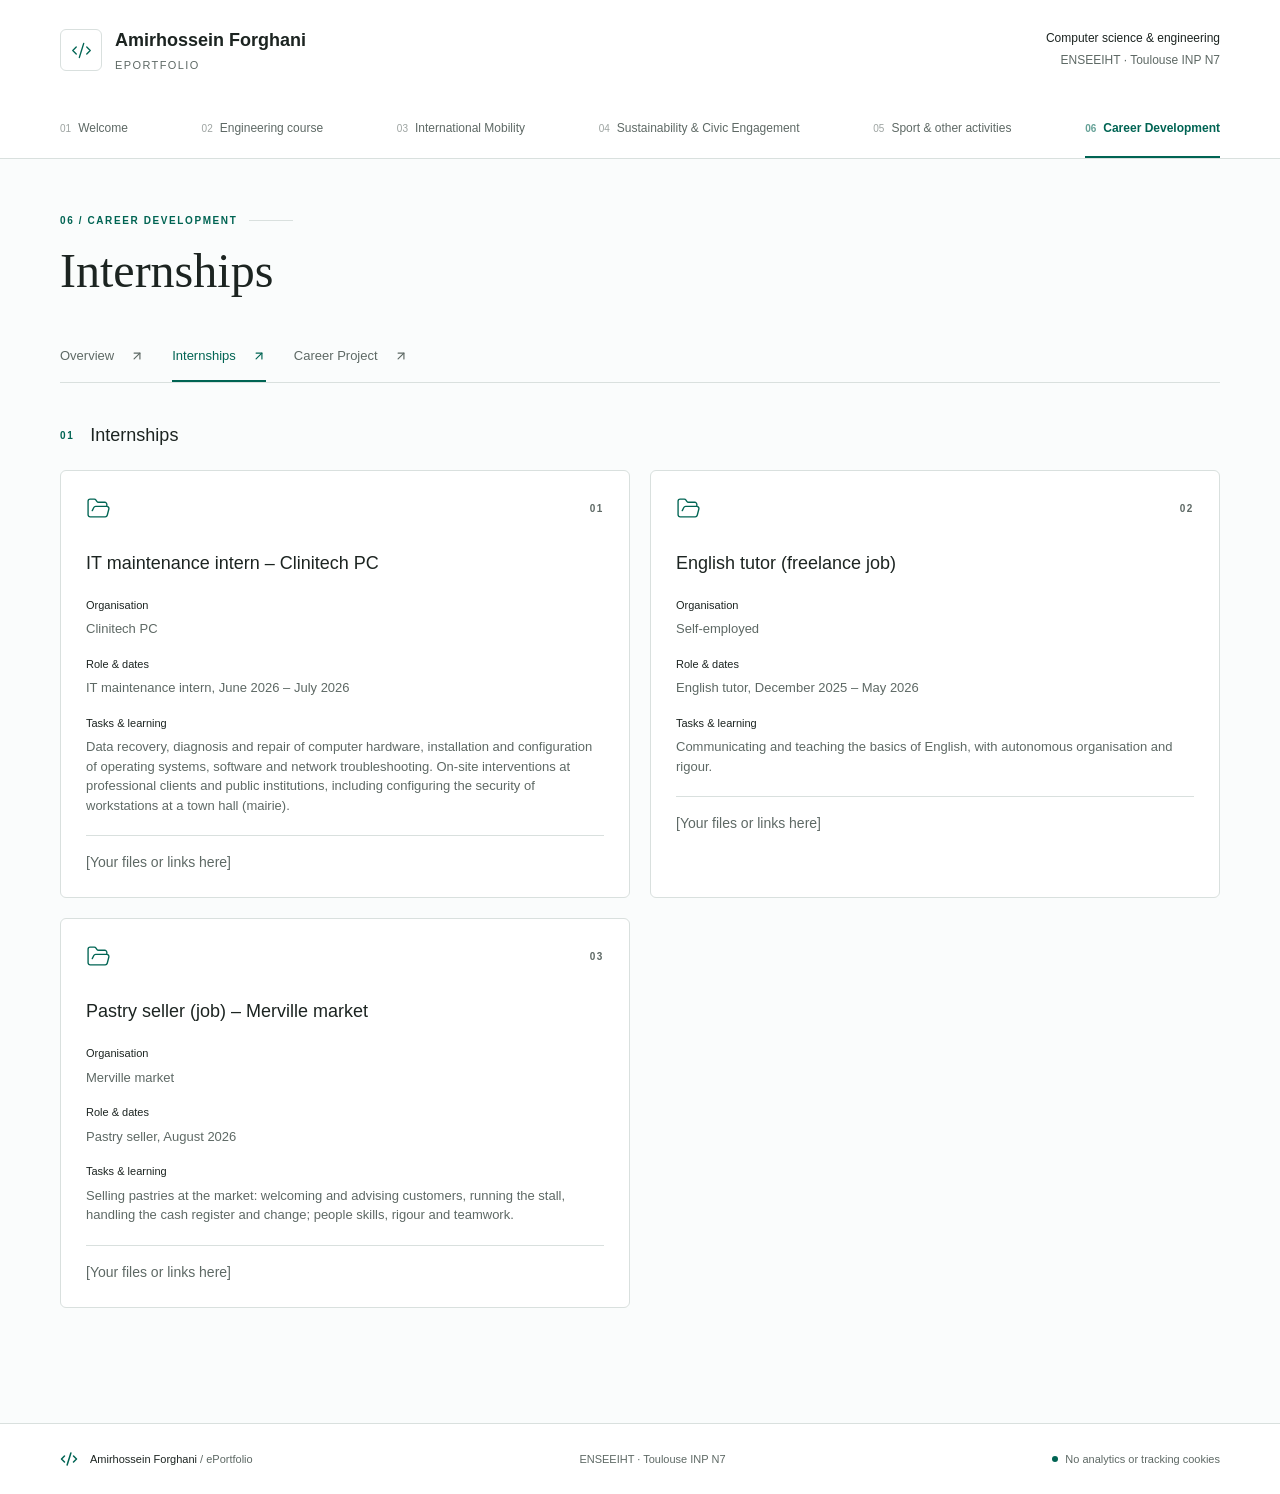
==== career-internships.html @ 9ceb4947 "first eportfolio commit" ====
<!DOCTYPE html>
<html lang="en">
  <head>
    <meta charset="utf-8" />
    <meta name="viewport" content="width=device-width, initial-scale=1" />
    <link rel="stylesheet" href="styles.css" />
    <title>Internships | Student ePortfolio · ENSEEIHT</title>
    <meta
      name="description"
      content="Internships in a student ePortfolio at ENSEEIHT, Toulouse INP N7."
    />
    <meta property="og:title" content="Internships | Student ePortfolio" />
    <meta
      property="og:description"
      content="Internships in a student ePortfolio at ENSEEIHT, Toulouse INP N7."
    />
    <meta property="og:type" content="website" />
    <meta name="twitter:card" content="summary" />
    <link rel="icon" href="favicon.ico" type="image/x-icon" />
  </head>
  <body>
    <!--$-->
    <div class="min-h-screen flex flex-col bg-background text-foreground">
      <header class="site-header">
        <div class="header-top page-width">
          <a class="brand" href="index.html"
            ><span class="brand-icon"
              ><svg
                xmlns="http://www.w3.org/2000/svg"
                width="21"
                height="21"
                viewBox="0 0 24 24"
                fill="none"
                stroke="currentColor"
                stroke-width="1.5"
                stroke-linecap="round"
                stroke-linejoin="round"
                class="lucide lucide-code-xml"
                aria-hidden="true"
              >
                <path d="m18 16 4-4-4-4"></path>
                <path d="m6 8-4 4 4 4"></path>
                <path d="m14.5 4-5 16"></path></svg></span
            ><span>Amirhossein Forghani<span class="brand-subtitle">ePortfolio</span></span></a
          >
          <div class="school-label">
            Computer science &amp; engineering<span>ENSEEIHT · Toulouse INP N7</span>
          </div>
          <button
            class="inline-flex items-center justify-center gap-2 whitespace-nowrap rounded-md text-sm font-medium cursor-pointer transition-colors focus-visible:outline-none focus-visible:ring-1 focus-visible:ring-ring disabled:pointer-events-none disabled:opacity-50 disabled:cursor-not-allowed [&amp;_svg]:pointer-events-none [&amp;_svg]:size-4 [&amp;_svg]:shrink-0 hover:bg-accent hover:text-accent-foreground h-9 w-9 mobile-toggle"
            aria-label="Open navigation"
            aria-expanded="false"
          >
            <svg
              xmlns="http://www.w3.org/2000/svg"
              width="24"
              height="24"
              viewBox="0 0 24 24"
              fill="none"
              stroke="currentColor"
              stroke-width="2"
              stroke-linecap="round"
              stroke-linejoin="round"
              class="lucide lucide-menu"
              aria-hidden="true"
            >
              <path d="M4 5h16"></path>
              <path d="M4 12h16"></path>
              <path d="M4 19h16"></path>
            </svg>
          </button>
        </div>
        <nav aria-label="Main navigation" class="main-nav page-width">
          <a class="nav-link" href="index.html"><span>01</span>Welcome</a
          ><a class="nav-link" href="engineering.html"><span>02</span>Engineering course</a
          ><a class="nav-link" href="mobility.html"><span>03</span>International Mobility</a
          ><a class="nav-link" href="sustainability.html"
            ><span>04</span>Sustainability &amp; Civic Engagement</a
          ><a class="nav-link" href="sport.html"><span>05</span>Sport &amp; other activities</a
          ><a
            class="nav-link is-active active"
            href="career.html"
            data-status="active"
            aria-current="page"
            ><span>06</span>Career Development</a
          >
        </nav>
      </header>
      <main class="page-width flex-1">
        <div class="page-heading">
          <div class="flex items-center gap-3">
            <span class="eyebrow text-primary">06 / Career Development</span
            ><span class="heading-line"></span>
          </div>
          <h1>Internships</h1>
        </div>
        <nav class="sub-nav" aria-label="Section navigation">
          <a href="career.html"
            >Overview<svg
              xmlns="http://www.w3.org/2000/svg"
              width="14"
              height="14"
              viewBox="0 0 24 24"
              fill="none"
              stroke="currentColor"
              stroke-width="2"
              stroke-linecap="round"
              stroke-linejoin="round"
              class="lucide lucide-arrow-up-right"
              aria-hidden="true"
            >
              <path d="M7 7h10v10"></path>
              <path d="M7 17 17 7"></path></svg></a
          ><a
            class="is-active"
            href="career-internships.html"
            data-status="active"
            aria-current="page"
            >Internships<svg
              xmlns="http://www.w3.org/2000/svg"
              width="14"
              height="14"
              viewBox="0 0 24 24"
              fill="none"
              stroke="currentColor"
              stroke-width="2"
              stroke-linecap="round"
              stroke-linejoin="round"
              class="lucide lucide-arrow-up-right"
              aria-hidden="true"
            >
              <path d="M7 7h10v10"></path>
              <path d="M7 17 17 7"></path></svg></a
          ><a href="career-project.html"
            >Career Project<svg
              xmlns="http://www.w3.org/2000/svg"
              width="14"
              height="14"
              viewBox="0 0 24 24"
              fill="none"
              stroke="currentColor"
              stroke-width="2"
              stroke-linecap="round"
              stroke-linejoin="round"
              class="lucide lucide-arrow-up-right"
              aria-hidden="true"
            >
              <path d="M7 7h10v10"></path>
              <path d="M7 17 17 7"></path></svg
          ></a>
        </nav>
        <div class="page-content">
          <section class="content-section">
            <div class="section-heading">
              <span class="eyebrow text-primary">01</span>
              <h2 class="section-title">Internships</h2>
            </div>
            <div class="grid gap-5 md:grid-cols-2">
              <article class="portfolio-card">
                <div class="flex justify-between items-center mb-7">
                  <svg
                    xmlns="http://www.w3.org/2000/svg"
                    width="25"
                    height="25"
                    viewBox="0 0 24 24"
                    fill="none"
                    stroke="currentColor"
                    stroke-width="1.3"
                    stroke-linecap="round"
                    stroke-linejoin="round"
                    class="lucide lucide-folder-open text-primary"
                    aria-hidden="true"
                  >
                    <path
                      d="m6 14 1.5-2.9A2 2 0 0 1 9.24 10H20a2 2 0 0 1 1.94 2.5l-1.54 6a2 2 0 0 1-1.95 1.5H4a2 2 0 0 1-2-2V5a2 2 0 0 1 2-2h3.9a2 2 0 0 1 1.69.9l.81 1.2a2 2 0 0 0 1.67.9H18a2 2 0 0 1 2 2v2"
                    ></path></svg
                  ><span class="eyebrow text-muted-foreground">0<!-- -->1</span>
                </div>
                <h3 class="text-lg font-medium mb-5">IT maintenance intern – Clinitech PC</h3>
                <dl>
                  <div class="field">
                    <dt>Organisation</dt>
                    <dd>Clinitech PC</dd>
                  </div>
                  <div class="field">
                    <dt>Role &amp; dates</dt>
                    <dd>IT maintenance intern, June 2026 – July 2026</dd>
                  </div>
                  <div class="field">
                    <dt>Tasks &amp; learning</dt>
                    <dd>
                      Data recovery, diagnosis and repair of computer hardware, installation and
                      configuration of operating systems, software and network troubleshooting.
                      On-site interventions at professional clients and public institutions,
                      including configuring the security of workstations at a town hall (mairie).
                    </dd>
                  </div>
                </dl>
                <div class="mt-5 pt-4 border-t border-border text-sm text-muted-foreground">
                  [Your files or links here]
                </div>
              </article>
              <article class="portfolio-card">
                <div class="flex justify-between items-center mb-7">
                  <svg
                    xmlns="http://www.w3.org/2000/svg"
                    width="25"
                    height="25"
                    viewBox="0 0 24 24"
                    fill="none"
                    stroke="currentColor"
                    stroke-width="1.3"
                    stroke-linecap="round"
                    stroke-linejoin="round"
                    class="lucide lucide-folder-open text-primary"
                    aria-hidden="true"
                  >
                    <path
                      d="m6 14 1.5-2.9A2 2 0 0 1 9.24 10H20a2 2 0 0 1 1.94 2.5l-1.54 6a2 2 0 0 1-1.95 1.5H4a2 2 0 0 1-2-2V5a2 2 0 0 1 2-2h3.9a2 2 0 0 1 1.69.9l.81 1.2a2 2 0 0 0 1.67.9H18a2 2 0 0 1 2 2v2"
                    ></path></svg
                  ><span class="eyebrow text-muted-foreground">0<!-- -->2</span>
                </div>
                <h3 class="text-lg font-medium mb-5">English tutor (freelance job)</h3>
                <dl>
                  <div class="field">
                    <dt>Organisation</dt>
                    <dd>Self-employed</dd>
                  </div>
                  <div class="field">
                    <dt>Role &amp; dates</dt>
                    <dd>English tutor, December 2025 – May 2026</dd>
                  </div>
                  <div class="field">
                    <dt>Tasks &amp; learning</dt>
                    <dd>
                      Communicating and teaching the basics of English, with autonomous organisation
                      and rigour.
                    </dd>
                  </div>
                </dl>
                <div class="mt-5 pt-4 border-t border-border text-sm text-muted-foreground">
                  [Your files or links here]
                </div>
              </article>
              <article class="portfolio-card">
                <div class="flex justify-between items-center mb-7">
                  <svg
                    xmlns="http://www.w3.org/2000/svg"
                    width="25"
                    height="25"
                    viewBox="0 0 24 24"
                    fill="none"
                    stroke="currentColor"
                    stroke-width="1.3"
                    stroke-linecap="round"
                    stroke-linejoin="round"
                    class="lucide lucide-folder-open text-primary"
                    aria-hidden="true"
                  >
                    <path
                      d="m6 14 1.5-2.9A2 2 0 0 1 9.24 10H20a2 2 0 0 1 1.94 2.5l-1.54 6a2 2 0 0 1-1.95 1.5H4a2 2 0 0 1-2-2V5a2 2 0 0 1 2-2h3.9a2 2 0 0 1 1.69.9l.81 1.2a2 2 0 0 0 1.67.9H18a2 2 0 0 1 2 2v2"
                    ></path></svg
                  ><span class="eyebrow text-muted-foreground">0<!-- -->3</span>
                </div>
                <h3 class="text-lg font-medium mb-5">Pastry seller (job) – Merville market</h3>
                <dl>
                  <div class="field">
                    <dt>Organisation</dt>
                    <dd>Merville market</dd>
                  </div>
                  <div class="field">
                    <dt>Role &amp; dates</dt>
                    <dd>Pastry seller, August 2026</dd>
                  </div>
                  <div class="field">
                    <dt>Tasks &amp; learning</dt>
                    <dd>
                      Selling pastries at the market: welcoming and advising customers, running the
                      stall, handling the cash register and change; people skills, rigour and
                      teamwork.
                    </dd>
                  </div>
                </dl>
                <div class="mt-5 pt-4 border-t border-border text-sm text-muted-foreground">
                  [Your files or links here]
                </div>
              </article>
            </div>
          </section>
        </div>
      </main>
      <footer class="site-footer">
        <div class="page-width flex flex-wrap items-center justify-between gap-4">
          <div class="flex items-center gap-3">
            <svg
              xmlns="http://www.w3.org/2000/svg"
              width="18"
              height="18"
              viewBox="0 0 24 24"
              fill="none"
              stroke="currentColor"
              stroke-width="2"
              stroke-linecap="round"
              stroke-linejoin="round"
              class="lucide lucide-code-xml text-primary"
              aria-hidden="true"
            >
              <path d="m18 16 4-4-4-4"></path>
              <path d="m6 8-4 4 4 4"></path>
              <path d="m14.5 4-5 16"></path></svg
            ><span
              >Amirhossein Forghani <span class="text-muted-foreground">/ ePortfolio</span></span
            >
          </div>
          <span class="text-muted-foreground">ENSEEIHT · Toulouse INP N7</span
          ><span class="privacy-note"><span></span> No analytics or tracking cookies</span>
        </div>
      </footer>
    </div>
    <!--/$-->
    <script>
      (function(){
        var btn = document.querySelector('.mobile-toggle');
        var nav = document.querySelector('.main-nav');
        if (btn && nav) btn.addEventListener('click', function(){
          var open = nav.classList.toggle('is-open');
          btn.setAttribute('aria-expanded', open ? 'true' : 'false');
          btn.setAttribute('aria-label', open ? 'Close navigation' : 'Open navigation');
        });
      })();
    </script>
  </body>
</html>
---- styles.css ----
@layer properties {
  @supports (((-webkit-hyphens: none)) and (not (margin-trim: inline))) or ((-moz-orient: inline) and (not (color: rgb(from red r g b)))) {
    *,
    ::before,
    ::after,
    ::backdrop {
      --tw-translate-x: 0;
      --tw-translate-y: 0;
      --tw-translate-z: 0;
      --tw-rotate-x: initial;
      --tw-rotate-y: initial;
      --tw-rotate-z: initial;
      --tw-skew-x: initial;
      --tw-skew-y: initial;
      --tw-space-y-reverse: 0;
      --tw-space-x-reverse: 0;
      --tw-border-style: solid;
      --tw-leading: initial;
      --tw-font-weight: initial;
      --tw-tracking: initial;
      --tw-ordinal: initial;
      --tw-slashed-zero: initial;
      --tw-numeric-figure: initial;
      --tw-numeric-spacing: initial;
      --tw-numeric-fraction: initial;
      --tw-shadow: 0 0 #0000;
      --tw-shadow-color: initial;
      --tw-shadow-alpha: 100%;
      --tw-inset-shadow: 0 0 #0000;
      --tw-inset-shadow-color: initial;
      --tw-inset-shadow-alpha: 100%;
      --tw-ring-color: initial;
      --tw-ring-shadow: 0 0 #0000;
      --tw-inset-ring-color: initial;
      --tw-inset-ring-shadow: 0 0 #0000;
      --tw-ring-inset: initial;
      --tw-ring-offset-width: 0px;
      --tw-ring-offset-color: #fff;
      --tw-ring-offset-shadow: 0 0 #0000;
      --tw-outline-style: solid;
      --tw-blur: initial;
      --tw-brightness: initial;
      --tw-contrast: initial;
      --tw-grayscale: initial;
      --tw-hue-rotate: initial;
      --tw-invert: initial;
      --tw-opacity: initial;
      --tw-saturate: initial;
      --tw-sepia: initial;
      --tw-drop-shadow: initial;
      --tw-drop-shadow-color: initial;
      --tw-drop-shadow-alpha: 100%;
      --tw-drop-shadow-size: initial;
      --tw-duration: initial;
      --tw-ease: initial;
      --tw-content: "";
      --tw-animation-delay: 0s;
      --tw-animation-direction: normal;
      --tw-animation-duration: initial;
      --tw-animation-fill-mode: none;
      --tw-animation-iteration-count: 1;
      --tw-enter-blur: 0;
      --tw-enter-opacity: 1;
      --tw-enter-rotate: 0;
      --tw-enter-scale: 1;
      --tw-enter-translate-x: 0;
      --tw-enter-translate-y: 0;
      --tw-exit-blur: 0;
      --tw-exit-opacity: 1;
      --tw-exit-rotate: 0;
      --tw-exit-scale: 1;
      --tw-exit-translate-x: 0;
      --tw-exit-translate-y: 0;
    }
  }
}

@layer theme {
  :root,
  :host {
    --font-sans: "Segoe UI", "Helvetica Neue", Arial, sans-serif;
    --font-mono: ui-monospace, SFMono-Regular, Menlo, Monaco, Consolas, "Liberation Mono", "Courier New", monospace;
    --color-black: #000;
    --spacing: .25rem;
    --container-sm: 24rem;
    --container-md: 28rem;
    --container-lg: 32rem;
    --container-5xl: 64rem;
    --text-xs: .75rem;
    --text-xs--line-height: calc(1 / .75);
    --text-sm: .875rem;
    --text-sm--line-height: calc(1.25 / .875);
    --text-base: 1rem;
    --text-base--line-height: calc(1.5 / 1);
    --text-lg: 1.125rem;
    --text-lg--line-height: calc(1.75 / 1.125);
    --text-xl: 1.25rem;
    --text-xl--line-height: calc(1.75 / 1.25);
    --text-4xl: 2.25rem;
    --text-4xl--line-height: calc(2.5 / 2.25);
    --text-7xl: 4.5rem;
    --text-7xl--line-height: 1;
    --font-weight-normal: 400;
    --font-weight-medium: 500;
    --font-weight-semibold: 600;
    --font-weight-bold: 700;
    --tracking-tight: -.025em;
    --tracking-widest: .1em;
    --leading-relaxed: 1.625;
    --ease-in-out: cubic-bezier(.4, 0, .2, 1);
    --animate-pulse: pulse 2s cubic-bezier(.4, 0, .6, 1) infinite;
    --aspect-video: 16 / 9;
    --default-transition-duration: .15s;
    --default-transition-timing-function: cubic-bezier(.4, 0, .2, 1);
    --default-font-family: "Segoe UI", "Helvetica Neue", Arial, sans-serif;
    --default-mono-font-family: var(--font-mono);
    --color-background: var(--background);
    --color-foreground: var(--foreground);
    --color-border: var(--border);
    --font-display: Georgia, "Times New Roman", serif;
  }
}

@layer base {
  *,
  ::after,
  ::before,
  ::backdrop {
    box-sizing: border-box;
    border: 0px solid;
    margin: 0px;
    padding: 0px;
  }
  ::file-selector-button {
    box-sizing: border-box;
    border: 0px solid;
    margin: 0px;
    padding: 0px;
  }
  html,
  :host {
    text-size-adjust: 100%;
    tab-size: 4;
    line-height: 1.5;
    font-family: var(--default-font-family, -apple-system, BlinkMacSystemFont, "Segoe UI", Roboto, "Helvetica Neue", "Noto Sans", Arial, sans-serif, "Apple Color Emoji", "Segoe UI Emoji", "Segoe UI Symbol", "Noto Color Emoji");
    font-feature-settings: var(--default-font-feature-settings, normal);
    font-variation-settings: var(--default-font-variation-settings, normal);
    -webkit-tap-highlight-color: transparent;
  }
  hr {
    height: 0px;
    color: inherit;
    border-top-width: 1px;
  }
  abbr:where([title]) {
    text-decoration: underline dotted;
  }
  h1,
  h2,
  h3,
  h4,
  h5,
  h6 {
    font-size: inherit;
    font-weight: inherit;
  }
  a {
    color: inherit;
    text-decoration: inherit;
  }
  b,
  strong {
    font-weight: bolder;
  }
  code,
  kbd,
  samp,
  pre {
    font-family: var(--default-mono-font-family, ui-monospace, SFMono-Regular, Menlo, Monaco, Consolas, "Liberation Mono", "Courier New", monospace);
    font-feature-settings: var(--default-mono-font-feature-settings, normal);
    font-variation-settings: var(--default-mono-font-variation-settings, normal);
    font-size: 1em;
  }
  small {
    font-size: 80%;
  }
  sub,
  sup {
    vertical-align: baseline;
    font-size: 75%;
    line-height: 0;
    position: relative;
  }
  sub {
    bottom: -0.25em;
  }
  sup {
    top: -0.5em;
  }
  table {
    text-indent: 0px;
    border-color: inherit;
    border-collapse: collapse;
  }
  progress {
    vertical-align: baseline;
  }
  summary {
    display: list-item;
  }
  ol,
  ul,
  menu {
    list-style: none;
  }
  img,
  svg,
  video,
  canvas,
  audio,
  iframe,
  embed,
  object {
    vertical-align: middle;
    display: block;
  }
  img,
  video {
    max-width: 100%;
    height: auto;
  }
  button,
  input,
  select,
  optgroup,
  textarea {
    font: inherit;
    letter-spacing: inherit;
    color: inherit;
    opacity: 1;
    background-color: rgba(0, 0, 0, 0);
    border-radius: 0px;
  }
  ::file-selector-button {
    font: inherit;
    letter-spacing: inherit;
    color: inherit;
    opacity: 1;
    background-color: rgba(0, 0, 0, 0);
    border-radius: 0px;
  }
  :where(select:is([multiple], [size])) optgroup {
    font-weight: bolder;
  }
  :where(select:is([multiple], [size])) optgroup option {
    padding-inline-start: 20px;
  }
  ::file-selector-button {
    margin-inline-end: 4px;
  }
  ::placeholder {
    opacity: 1;
  }
  @supports (not ((-webkit-appearance: -apple-pay-button))) or (contain-intrinsic-size: 1px) {
    ::placeholder {
      color: currentcolor;
    }
    @supports (color: color-mix(in lab, red, red)) {
      ::placeholder {
        color: color-mix(in oklab, currentcolor, transparent);
      }
    }
  }
  textarea {
    resize: vertical;
  }
  ::-webkit-search-decoration {
    appearance: none;
  }
  ::-webkit-date-and-time-value {
    min-height: 1lh;
    text-align: inherit;
  }
  ::-webkit-datetime-edit {
    display: inline-flex;
  }
  ::-webkit-datetime-edit-fields-wrapper {
    padding: 0px;
  }
  ::-webkit-datetime-edit {
    padding-block: 0px;
  }
  ::-webkit-datetime-edit-year-field {
    padding-block: 0px;
  }
  ::-webkit-datetime-edit-month-field {
    padding-block: 0px;
  }
  ::-webkit-datetime-edit-day-field {
    padding-block: 0px;
  }
  ::-webkit-datetime-edit-hour-field {
    padding-block: 0px;
  }
  ::-webkit-datetime-edit-minute-field {
    padding-block: 0px;
  }
  ::-webkit-datetime-edit-second-field {
    padding-block: 0px;
  }
  ::-webkit-datetime-edit-millisecond-field {
    padding-block: 0px;
  }
  ::-webkit-datetime-edit-meridiem-field {
    padding-block: 0px;
  }
  ::-webkit-calendar-picker-indicator {
    line-height: 1;
  }
  button,
  input:where([type="button"], [type="reset"], [type="submit"]) {
    appearance: button;
  }
  ::file-selector-button {
    appearance: button;
  }
  ::-webkit-inner-spin-button {
    height: auto;
  }
  ::-webkit-outer-spin-button {
    height: auto;
  }
  [hidden]:where(:not([hidden="until-found"])) {
    display: none !important;
  }
  * {
    border-color: var(--color-border);
  }
  body {
    background-color: var(--color-background);
    color: var(--color-foreground);
  }
}

@layer components;
@layer utilities {
  .pointer-events-none {
    pointer-events: none;
  }
  .invisible {
    visibility: hidden;
  }
  .sr-only {
    clip-path: inset(50%);
    white-space: nowrap;
    border-width: 0px;
    width: 1px;
    height: 1px;
    margin: -1px;
    padding: 0px;
    position: absolute;
    overflow: hidden;
  }
  .absolute {
    position: absolute;
  }
  .fixed {
    position: fixed;
  }
  .relative {
    position: relative;
  }
  .inset-0 {
    inset: 0px;
  }
  .inset-x-0 {
    inset-inline: 0px;
  }
  .inset-y-0 {
    inset-block: 0px;
  }
  .-top-12 {
    top: calc(var(--spacing) * -12);
  }
  .top-0 {
    top: 0px;
  }
  .top-1\.5 {
    top: calc(var(--spacing) * 1.5);
  }
  .top-1\/2 {
    top: 50%;
  }
  .top-3\.5 {
    top: calc(var(--spacing) * 3.5);
  }
  .top-4 {
    top: calc(var(--spacing) * 4);
  }
  .top-\[1px\] {
    top: 1px;
  }
  .top-\[50\%\] {
    top: 50%;
  }
  .top-\[60\%\] {
    top: 60%;
  }
  .top-full {
    top: 100%;
  }
  .-right-12 {
    right: calc(var(--spacing) * -12);
  }
  .right-0 {
    right: 0px;
  }
  .right-1 {
    right: var(--spacing);
  }
  .right-2 {
    right: calc(var(--spacing) * 2);
  }
  .right-3 {
    right: calc(var(--spacing) * 3);
  }
  .right-4 {
    right: calc(var(--spacing) * 4);
  }
  .-bottom-12 {
    bottom: calc(var(--spacing) * -12);
  }
  .bottom-0 {
    bottom: 0px;
  }
  .-left-12 {
    left: calc(var(--spacing) * -12);
  }
  .left-0 {
    left: 0px;
  }
  .left-1\/2 {
    left: 50%;
  }
  .left-2 {
    left: calc(var(--spacing) * 2);
  }
  .left-\[50\%\] {
    left: 50%;
  }
  .z-10 {
    z-index: 10;
  }
  .z-20 {
    z-index: 20;
  }
  .z-50 {
    z-index: 50;
  }
  .z-\[1\] {
    z-index: 1;
  }
  .-mx-1 {
    margin-inline: calc(var(--spacing) * -1);
  }
  .mx-2 {
    margin-inline: calc(var(--spacing) * 2);
  }
  .mx-3\.5 {
    margin-inline: calc(var(--spacing) * 3.5);
  }
  .mx-auto {
    margin-inline: auto;
  }
  .my-0\.5 {
    margin-block: calc(var(--spacing) * .5);
  }
  .my-1 {
    margin-block: var(--spacing);
  }
  .-mt-4 {
    margin-top: calc(var(--spacing) * -4);
  }
  .mt-1 {
    margin-top: var(--spacing);
  }
  .mt-1\.5 {
    margin-top: calc(var(--spacing) * 1.5);
  }
  .mt-2 {
    margin-top: calc(var(--spacing) * 2);
  }
  .mt-3 {
    margin-top: calc(var(--spacing) * 3);
  }
  .mt-4 {
    margin-top: calc(var(--spacing) * 4);
  }
  .mt-5 {
    margin-top: calc(var(--spacing) * 5);
  }
  .mt-6 {
    margin-top: calc(var(--spacing) * 6);
  }
  .mt-10 {
    margin-top: calc(var(--spacing) * 10);
  }
  .mt-24 {
    margin-top: calc(var(--spacing) * 24);
  }
  .mt-auto {
    margin-top: auto;
  }
  .mr-2 {
    margin-right: calc(var(--spacing) * 2);
  }
  .mb-1 {
    margin-bottom: var(--spacing);
  }
  .mb-5 {
    margin-bottom: calc(var(--spacing) * 5);
  }
  .mb-6 {
    margin-bottom: calc(var(--spacing) * 6);
  }
  .mb-7 {
    margin-bottom: calc(var(--spacing) * 7);
  }
  .-ml-4 {
    margin-left: calc(var(--spacing) * -4);
  }
  .ml-1 {
    margin-left: var(--spacing);
  }
  .ml-auto {
    margin-left: auto;
  }
  .block {
    display: block;
  }
  .flex {
    display: flex;
  }
  .grid {
    display: grid;
  }
  .hidden {
    display: none;
  }
  .inline-flex {
    display: inline-flex;
  }
  .table {
    display: table;
  }
  .aspect-square {
    aspect-ratio: 1 / 1;
  }
  .aspect-video {
    aspect-ratio: var(--aspect-video);
  }
  .size-\(--cell-size\) {
    width: var(--cell-size);
    height: var(--cell-size);
  }
  .size-4 {
    width: calc(var(--spacing) * 4);
    height: calc(var(--spacing) * 4);
  }
  .h-\(--cell-size\) {
    height: var(--cell-size);
  }
  .h-1\.5 {
    height: calc(var(--spacing) * 1.5);
  }
  .h-2 {
    height: calc(var(--spacing) * 2);
  }
  .h-2\.5 {
    height: calc(var(--spacing) * 2.5);
  }
  .h-3 {
    height: calc(var(--spacing) * 3);
  }
  .h-3\.5 {
    height: calc(var(--spacing) * 3.5);
  }
  .h-4 {
    height: calc(var(--spacing) * 4);
  }
  .h-5 {
    height: calc(var(--spacing) * 5);
  }
  .h-7 {
    height: calc(var(--spacing) * 7);
  }
  .h-8 {
    height: calc(var(--spacing) * 8);
  }
  .h-9 {
    height: calc(var(--spacing) * 9);
  }
  .h-10 {
    height: calc(var(--spacing) * 10);
  }
  .h-12 {
    height: calc(var(--spacing) * 12);
  }
  .h-\[1px\] {
    height: 1px;
  }
  .h-\[var\(--radix-navigation-menu-viewport-height\)\] {
    height: var(--radix-navigation-menu-viewport-height);
  }
  .h-\[var\(--radix-select-trigger-height\)\] {
    height: var(--radix-select-trigger-height);
  }
  .h-auto {
    height: auto;
  }
  .h-full {
    height: 100%;
  }
  .h-px {
    height: 1px;
  }
  .h-svh {
    height: 100svh;
  }
  .max-h-\(--radix-context-menu-content-available-height\) {
    max-height: var(--radix-context-menu-content-available-height);
  }
  .max-h-\(--radix-select-content-available-height\) {
    max-height: var(--radix-select-content-available-height);
  }
  .max-h-\[300px\] {
    max-height: 300px;
  }
  .max-h-\[var\(--radix-dropdown-menu-content-available-height\)\] {
    max-height: var(--radix-dropdown-menu-content-available-height);
  }
  .min-h-0 {
    min-height: 0px;
  }
  .min-h-\[60px\] {
    min-height: 60px;
  }
  .min-h-screen {
    min-height: 100vh;
  }
  .min-h-svh {
    min-height: 100svh;
  }
  .w-\(--cell-size\) {
    width: var(--cell-size);
  }
  .w-\(--sidebar-width\) {
    width: var(--sidebar-width);
  }
  .w-0 {
    width: 0px;
  }
  .w-1 {
    width: var(--spacing);
  }
  .w-2 {
    width: calc(var(--spacing) * 2);
  }
  .w-2\.5 {
    width: calc(var(--spacing) * 2.5);
  }
  .w-3 {
    width: calc(var(--spacing) * 3);
  }
  .w-3\.5 {
    width: calc(var(--spacing) * 3.5);
  }
  .w-3\/4 {
    width: 75%;
  }
  .w-4 {
    width: calc(var(--spacing) * 4);
  }
  .w-5 {
    width: calc(var(--spacing) * 5);
  }
  .w-7 {
    width: calc(var(--spacing) * 7);
  }
  .w-8 {
    width: calc(var(--spacing) * 8);
  }
  .w-9 {
    width: calc(var(--spacing) * 9);
  }
  .w-10 {
    width: calc(var(--spacing) * 10);
  }
  .w-64 {
    width: calc(var(--spacing) * 64);
  }
  .w-72 {
    width: calc(var(--spacing) * 72);
  }
  .w-\[1px\] {
    width: 1px;
  }
  .w-\[100px\] {
    width: 100px;
  }
  .w-auto {
    width: auto;
  }
  .w-fit {
    width: fit-content;
  }
  .w-full {
    width: 100%;
  }
  .w-max {
    width: max-content;
  }
  .w-px {
    width: 1px;
  }
  .max-w-\(--skeleton-width\) {
    max-width: var(--skeleton-width);
  }
  .max-w-5xl {
    max-width: var(--container-5xl);
  }
  .max-w-lg {
    max-width: var(--container-lg);
  }
  .max-w-max {
    max-width: max-content;
  }
  .max-w-md {
    max-width: var(--container-md);
  }
  .min-w-\(--cell-size\) {
    min-width: var(--cell-size);
  }
  .min-w-0 {
    min-width: 0px;
  }
  .min-w-5 {
    min-width: calc(var(--spacing) * 5);
  }
  .min-w-8 {
    min-width: calc(var(--spacing) * 8);
  }
  .min-w-9 {
    min-width: calc(var(--spacing) * 9);
  }
  .min-w-10 {
    min-width: calc(var(--spacing) * 10);
  }
  .min-w-\[8rem\] {
    min-width: 8rem;
  }
  .min-w-\[12rem\] {
    min-width: 12rem;
  }
  .min-w-\[var\(--radix-select-trigger-width\)\] {
    min-width: var(--radix-select-trigger-width);
  }
  .flex-1 {
    flex: 1 1 0%;
  }
  .shrink-0 {
    flex-shrink: 0;
  }
  .grow {
    flex-grow: 1;
  }
  .grow-0 {
    flex-grow: 0;
  }
  .basis-full {
    flex-basis: 100%;
  }
  .caption-bottom {
    caption-side: bottom;
  }
  .border-collapse {
    border-collapse: collapse;
  }
  .origin-\(--radix-context-menu-content-transform-origin\) {
    transform-origin: var(--radix-context-menu-content-transform-origin);
  }
  .origin-\(--radix-dropdown-menu-content-transform-origin\) {
    transform-origin: var(--radix-dropdown-menu-content-transform-origin);
  }
  .origin-\(--radix-hover-card-content-transform-origin\) {
    transform-origin: var(--radix-hover-card-content-transform-origin);
  }
  .origin-\(--radix-menubar-content-transform-origin\) {
    transform-origin: var(--radix-menubar-content-transform-origin);
  }
  .origin-\(--radix-popover-content-transform-origin\) {
    transform-origin: var(--radix-popover-content-transform-origin);
  }
  .origin-\(--radix-select-content-transform-origin\) {
    transform-origin: var(--radix-select-content-transform-origin);
  }
  .origin-\(--radix-tooltip-content-transform-origin\) {
    transform-origin: var(--radix-tooltip-content-transform-origin);
  }
  .-translate-x-1\/2 {
    --tw-translate-x: calc(calc(1 / 2 * 100%) * -1);
    translate: var(--tw-translate-x) var(--tw-translate-y);
  }
  .-translate-x-px {
    --tw-translate-x: -1px;
    translate: var(--tw-translate-x) var(--tw-translate-y);
  }
  .translate-x-\[-50\%\] {
    --tw-translate-x: -50%;
    translate: var(--tw-translate-x) var(--tw-translate-y);
  }
  .translate-x-px {
    --tw-translate-x: 1px;
    translate: var(--tw-translate-x) var(--tw-translate-y);
  }
  .-translate-y-1\/2 {
    --tw-translate-y: calc(calc(1 / 2 * 100%) * -1);
    translate: var(--tw-translate-x) var(--tw-translate-y);
  }
  .translate-y-\[-50\%\] {
    --tw-translate-y: -50%;
    translate: var(--tw-translate-x) var(--tw-translate-y);
  }
  .rotate-45 {
    rotate: 45deg;
  }
  .rotate-90 {
    rotate: 90deg;
  }
  .transform {
    transform: var(--tw-rotate-x, ) var(--tw-rotate-y, ) var(--tw-rotate-z, ) var(--tw-skew-x, ) var(--tw-skew-y, );
  }
  .animate-caret-blink {
    animation: 1.25s ease-out 0s infinite normal none running caret-blink;
  }
  .animate-in {
    animation: enter var(--tw-animation-duration, var(--tw-duration, .15s))var(--tw-ease, ease)var(--tw-animation-delay, 0s)var(--tw-animation-iteration-count, 1)var(--tw-animation-direction, normal)var(--tw-animation-fill-mode, none);
  }
  .animate-pulse {
    animation: var(--animate-pulse);
  }
  .cursor-default {
    cursor: default;
  }
  .cursor-pointer {
    cursor: pointer;
  }
  .touch-none {
    touch-action: none;
  }
  .list-none {
    list-style-type: none;
  }
  .flex-col {
    flex-direction: column;
  }
  .flex-col-reverse {
    flex-direction: column-reverse;
  }
  .flex-row {
    flex-direction: row;
  }
  .flex-wrap {
    flex-wrap: wrap;
  }
  .place-content-center {
    place-content: center;
  }
  .items-center {
    align-items: center;
  }
  .items-end {
    align-items: flex-end;
  }
  .items-start {
    align-items: flex-start;
  }
  .items-stretch {
    align-items: stretch;
  }
  .justify-between {
    justify-content: space-between;
  }
  .justify-center {
    justify-content: center;
  }
  .gap-1 {
    gap: var(--spacing);
  }
  .gap-1\.5 {
    gap: calc(var(--spacing) * 1.5);
  }
  .gap-2 {
    gap: calc(var(--spacing) * 2);
  }
  .gap-3 {
    gap: calc(var(--spacing) * 3);
  }
  .gap-4 {
    gap: calc(var(--spacing) * 4);
  }
  .gap-5 {
    gap: calc(var(--spacing) * 5);
  }
  :where(.space-y-1\.5 > :not(:last-child)) {
    --tw-space-y-reverse: 0;
    margin-block-start: calc(calc(var(--spacing) * 1.5) * var(--tw-space-y-reverse));
    margin-block-end: calc(calc(var(--spacing) * 1.5) * calc(1 - var(--tw-space-y-reverse)));
  }
  :where(.space-y-2 > :not(:last-child)) {
    --tw-space-y-reverse: 0;
    margin-block-start: calc(calc(var(--spacing) * 2) * var(--tw-space-y-reverse));
    margin-block-end: calc(calc(var(--spacing) * 2) * calc(1 - var(--tw-space-y-reverse)));
  }
  :where(.space-y-8 > :not(:last-child)) {
    --tw-space-y-reverse: 0;
    margin-block-start: calc(calc(var(--spacing) * 8) * var(--tw-space-y-reverse));
    margin-block-end: calc(calc(var(--spacing) * 8) * calc(1 - var(--tw-space-y-reverse)));
  }
  .gap-x-6 {
    column-gap: calc(var(--spacing) * 6);
  }
  .gap-x-8 {
    column-gap: calc(var(--spacing) * 8);
  }
  :where(.space-x-1 > :not(:last-child)) {
    --tw-space-x-reverse: 0;
    margin-inline-start: calc(var(--spacing) * var(--tw-space-x-reverse));
    margin-inline-end: calc(var(--spacing) * calc(1 - var(--tw-space-x-reverse)));
  }
  .gap-y-2 {
    row-gap: calc(var(--spacing) * 2);
  }
  .gap-y-4 {
    row-gap: calc(var(--spacing) * 4);
  }
  .overflow-auto {
    overflow: auto;
  }
  .overflow-hidden {
    overflow: hidden;
  }
  .overflow-x-hidden {
    overflow-x: hidden;
  }
  .overflow-y-auto {
    overflow-y: auto;
  }
  .rounded-\[2px\] {
    border-radius: 2px;
  }
  .rounded-\[inherit\] {
    border-radius: inherit;
  }
  .rounded-full {
    border-radius: 3.40282e+38px;
  }
  .rounded-lg {
    border-radius: var(--radius);
  }
  .rounded-md {
    border-radius: calc(var(--radius) - 2px);
  }
  .rounded-none {
    border-radius: 0px;
  }
  .rounded-sm {
    border-radius: calc(var(--radius) - 4px);
  }
  .rounded-xl {
    border-radius: calc(var(--radius) + 4px);
  }
  .rounded-t-\[10px\] {
    border-top-left-radius: 10px;
    border-top-right-radius: 10px;
  }
  .rounded-l-md {
    border-top-left-radius: calc(var(--radius) - 2px);
    border-bottom-left-radius: calc(var(--radius) - 2px);
  }
  .rounded-tl-sm {
    border-top-left-radius: calc(var(--radius) - 4px);
  }
  .rounded-r-md {
    border-top-right-radius: calc(var(--radius) - 2px);
    border-bottom-right-radius: calc(var(--radius) - 2px);
  }
  .border {
    border-style: var(--tw-border-style);
    border-width: 1px;
  }
  .border-2 {
    border-style: var(--tw-border-style);
    border-width: 2px;
  }
  .border-\[1\.5px\] {
    border-style: var(--tw-border-style);
    border-width: 1.5px;
  }
  .border-y {
    border-block-style: var(--tw-border-style);
    border-block-width: 1px;
  }
  .border-t {
    border-top-style: var(--tw-border-style);
    border-top-width: 1px;
  }
  .border-r {
    border-right-style: var(--tw-border-style);
    border-right-width: 1px;
  }
  .border-b {
    border-bottom-style: var(--tw-border-style);
    border-bottom-width: 1px;
  }
  .border-l {
    border-left-style: var(--tw-border-style);
    border-left-width: 1px;
  }
  .border-dashed {
    --tw-border-style: dashed;
    border-style: dashed;
  }
  .border-\(--color-border\) {
    border-color: var(--color-border);
  }
  .border-border {
    border-color: var(--border);
  }
  .border-border\/50 {
    border-color: var(--border);
  }
  @supports (color: color-mix(in lab, red, red)) {
    .border-border\/50 {
      border-color: color-mix(in oklab, var(--border) 50%, transparent);
    }
  }
  .border-destructive\/50 {
    border-color: var(--destructive);
  }
  @supports (color: color-mix(in lab, red, red)) {
    .border-destructive\/50 {
      border-color: color-mix(in oklab, var(--destructive) 50%, transparent);
    }
  }
  .border-input {
    border-color: var(--input);
  }
  .border-primary {
    border-color: var(--primary);
  }
  .border-primary\/50 {
    border-color: var(--primary);
  }
  @supports (color: color-mix(in lab, red, red)) {
    .border-primary\/50 {
      border-color: color-mix(in oklab, var(--primary) 50%, transparent);
    }
  }
  .border-sidebar-border {
    border-color: var(--sidebar-border);
  }
  .border-transparent {
    border-color: rgba(0, 0, 0, 0);
  }
  .border-t-transparent {
    border-top-color: rgba(0, 0, 0, 0);
  }
  .border-l-transparent {
    border-left-color: rgba(0, 0, 0, 0);
  }
  .bg-\(--color-bg\) {
    background-color: var(--color-bg);
  }
  .bg-accent {
    background-color: var(--accent);
  }
  .bg-background {
    background-color: var(--background);
  }
  .bg-black\/80 {
    background-color: rgba(0, 0, 0, 0.8);
  }
  @supports (color: color-mix(in lab, red, red)) {
    .bg-black\/80 {
      background-color: color-mix(in oklab, var(--color-black) 80%, transparent);
    }
  }
  .bg-border {
    background-color: var(--border);
  }
  .bg-card {
    background-color: var(--card);
  }
  .bg-destructive {
    background-color: var(--destructive);
  }
  .bg-foreground {
    background-color: var(--foreground);
  }
  .bg-muted {
    background-color: var(--muted);
  }
  .bg-muted\/50 {
    background-color: var(--muted);
  }
  @supports (color: color-mix(in lab, red, red)) {
    .bg-muted\/50 {
      background-color: color-mix(in oklab, var(--muted) 50%, transparent);
    }
  }
  .bg-popover {
    background-color: var(--popover);
  }
  .bg-primary {
    background-color: var(--primary);
  }
  .bg-primary\/10 {
    background-color: var(--primary);
  }
  @supports (color: color-mix(in lab, red, red)) {
    .bg-primary\/10 {
      background-color: color-mix(in oklab, var(--primary) 10%, transparent);
    }
  }
  .bg-primary\/20 {
    background-color: var(--primary);
  }
  @supports (color: color-mix(in lab, red, red)) {
    .bg-primary\/20 {
      background-color: color-mix(in oklab, var(--primary) 20%, transparent);
    }
  }
  .bg-secondary {
    background-color: var(--secondary);
  }
  .bg-sidebar {
    background-color: var(--sidebar);
  }
  .bg-sidebar-border {
    background-color: var(--sidebar-border);
  }
  .bg-transparent {
    background-color: rgba(0, 0, 0, 0);
  }
  .fill-current {
    fill: currentcolor;
  }
  .fill-primary {
    fill: var(--primary);
  }
  .p-0 {
    padding: 0px;
  }
  .p-1 {
    padding: var(--spacing);
  }
  .p-2 {
    padding: calc(var(--spacing) * 2);
  }
  .p-3 {
    padding: calc(var(--spacing) * 3);
  }
  .p-4 {
    padding: calc(var(--spacing) * 4);
  }
  .p-6 {
    padding: calc(var(--spacing) * 6);
  }
  .p-\[1px\] {
    padding: 1px;
  }
  .px-\(--cell-size\) {
    padding-inline: var(--cell-size);
  }
  .px-1 {
    padding-inline: var(--spacing);
  }
  .px-1\.5 {
    padding-inline: calc(var(--spacing) * 1.5);
  }
  .px-2 {
    padding-inline: calc(var(--spacing) * 2);
  }
  .px-2\.5 {
    padding-inline: calc(var(--spacing) * 2.5);
  }
  .px-3 {
    padding-inline: calc(var(--spacing) * 3);
  }
  .px-4 {
    padding-inline: calc(var(--spacing) * 4);
  }
  .px-6 {
    padding-inline: calc(var(--spacing) * 6);
  }
  .px-8 {
    padding-inline: calc(var(--spacing) * 8);
  }
  .py-0\.5 {
    padding-block: calc(var(--spacing) * .5);
  }
  .py-1 {
    padding-block: var(--spacing);
  }
  .py-1\.5 {
    padding-block: calc(var(--spacing) * 1.5);
  }
  .py-2 {
    padding-block: calc(var(--spacing) * 2);
  }
  .py-3 {
    padding-block: calc(var(--spacing) * 3);
  }
  .py-4 {
    padding-block: calc(var(--spacing) * 4);
  }
  .py-6 {
    padding-block: calc(var(--spacing) * 6);
  }
  .py-12 {
    padding-block: calc(var(--spacing) * 12);
  }
  .pt-0 {
    padding-top: 0px;
  }
  .pt-3 {
    padding-top: calc(var(--spacing) * 3);
  }
  .pt-4 {
    padding-top: calc(var(--spacing) * 4);
  }
  .pr-1 {
    padding-right: var(--spacing);
  }
  .pr-2 {
    padding-right: calc(var(--spacing) * 2);
  }
  .pr-2\.5 {
    padding-right: calc(var(--spacing) * 2.5);
  }
  .pr-8 {
    padding-right: calc(var(--spacing) * 8);
  }
  .pb-3 {
    padding-bottom: calc(var(--spacing) * 3);
  }
  .pb-4 {
    padding-bottom: calc(var(--spacing) * 4);
  }
  .pl-2 {
    padding-left: calc(var(--spacing) * 2);
  }
  .pl-2\.5 {
    padding-left: calc(var(--spacing) * 2.5);
  }
  .pl-4 {
    padding-left: calc(var(--spacing) * 4);
  }
  .pl-8 {
    padding-left: calc(var(--spacing) * 8);
  }
  .text-center {
    text-align: center;
  }
  .text-left {
    text-align: left;
  }
  .align-middle {
    vertical-align: middle;
  }
  .font-mono {
    font-family: var(--font-mono);
  }
  .text-4xl {
    font-size: var(--text-4xl);
    line-height: var(--tw-leading, var(--text-4xl--line-height));
  }
  .text-7xl {
    font-size: var(--text-7xl);
    line-height: var(--tw-leading, var(--text-7xl--line-height));
  }
  .text-base {
    font-size: var(--text-base);
    line-height: var(--tw-leading, var(--text-base--line-height));
  }
  .text-lg {
    font-size: var(--text-lg);
    line-height: var(--tw-leading, var(--text-lg--line-height));
  }
  .text-sm {
    font-size: var(--text-sm);
    line-height: var(--tw-leading, var(--text-sm--line-height));
  }
  .text-xl {
    font-size: var(--text-xl);
    line-height: var(--tw-leading, var(--text-xl--line-height));
  }
  .text-xs {
    font-size: var(--text-xs);
    line-height: var(--tw-leading, var(--text-xs--line-height));
  }
  .text-\[0\.8rem\] {
    font-size: 0.8rem;
  }
  .leading-none {
    --tw-leading: 1;
    line-height: 1;
  }
  .leading-relaxed {
    --tw-leading: var(--leading-relaxed);
    line-height: var(--leading-relaxed);
  }
  .font-bold {
    --tw-font-weight: var(--font-weight-bold);
    font-weight: var(--font-weight-bold);
  }
  .font-medium {
    --tw-font-weight: var(--font-weight-medium);
    font-weight: var(--font-weight-medium);
  }
  .font-normal {
    --tw-font-weight: var(--font-weight-normal);
    font-weight: var(--font-weight-normal);
  }
  .font-semibold {
    --tw-font-weight: var(--font-weight-semibold);
    font-weight: var(--font-weight-semibold);
  }
  .tracking-tight {
    --tw-tracking: var(--tracking-tight);
    letter-spacing: var(--tracking-tight);
  }
  .tracking-widest {
    --tw-tracking: var(--tracking-widest);
    letter-spacing: var(--tracking-widest);
  }
  .break-words {
    overflow-wrap: break-word;
  }
  .whitespace-nowrap {
    white-space: nowrap;
  }
  .text-accent-foreground {
    color: var(--accent-foreground);
  }
  .text-card-foreground {
    color: var(--card-foreground);
  }
  .text-current {
    color: currentcolor;
  }
  .text-destructive {
    color: var(--destructive);
  }
  .text-destructive-foreground {
    color: var(--destructive-foreground);
  }
  .text-foreground {
    color: var(--foreground);
  }
  .text-muted-foreground {
    color: var(--muted-foreground);
  }
  .text-popover-foreground {
    color: var(--popover-foreground);
  }
  .text-primary {
    color: var(--primary);
  }
  .text-primary-foreground {
    color: var(--primary-foreground);
  }
  .text-secondary-foreground {
    color: var(--secondary-foreground);
  }
  .text-sidebar-foreground {
    color: var(--sidebar-foreground);
  }
  .text-sidebar-foreground\/70 {
    color: var(--sidebar-foreground);
  }
  @supports (color: color-mix(in lab, red, red)) {
    .text-sidebar-foreground\/70 {
      color: color-mix(in oklab, var(--sidebar-foreground) 70%, transparent);
    }
  }
  .uppercase {
    text-transform: uppercase;
  }
  .tabular-nums {
    --tw-numeric-spacing: tabular-nums;
    font-variant-numeric: var(--tw-ordinal, ) var(--tw-slashed-zero, ) var(--tw-numeric-figure, ) var(--tw-numeric-spacing, ) var(--tw-numeric-fraction, );
  }
  .underline {
    text-decoration-line: underline;
  }
  .underline-offset-4 {
    text-underline-offset: 4px;
  }
  .opacity-0 {
    opacity: 0;
  }
  .opacity-50 {
    opacity: 0.5;
  }
  .opacity-60 {
    opacity: 0.6;
  }
  .opacity-70 {
    opacity: 0.7;
  }
  .shadow {
    --tw-shadow: 0 1px 3px 0 var(--tw-shadow-color, #0000001a), 0 1px 2px -1px var(--tw-shadow-color, #0000001a);
    box-shadow: var(--tw-inset-shadow), var(--tw-inset-ring-shadow), var(--tw-ring-offset-shadow), var(--tw-ring-shadow), var(--tw-shadow);
  }
  .shadow-\[0_0_0_1px_var\(--sidebar-border\)\] {
    --tw-shadow: 0 0 0 1px var(--tw-shadow-color, var(--sidebar-border));
    box-shadow: var(--tw-inset-shadow), var(--tw-inset-ring-shadow), var(--tw-ring-offset-shadow), var(--tw-ring-shadow), var(--tw-shadow);
  }
  .shadow-lg {
    --tw-shadow: 0 10px 15px -3px var(--tw-shadow-color, #0000001a), 0 4px 6px -4px var(--tw-shadow-color, #0000001a);
    box-shadow: var(--tw-inset-shadow), var(--tw-inset-ring-shadow), var(--tw-ring-offset-shadow), var(--tw-ring-shadow), var(--tw-shadow);
  }
  .shadow-md {
    --tw-shadow: 0 4px 6px -1px var(--tw-shadow-color, #0000001a), 0 2px 4px -2px var(--tw-shadow-color, #0000001a);
    box-shadow: var(--tw-inset-shadow), var(--tw-inset-ring-shadow), var(--tw-ring-offset-shadow), var(--tw-ring-shadow), var(--tw-shadow);
  }
  .shadow-none {
    --tw-shadow: 0 0 #0000;
    box-shadow: var(--tw-inset-shadow), var(--tw-inset-ring-shadow), var(--tw-ring-offset-shadow), var(--tw-ring-shadow), var(--tw-shadow);
  }
  .shadow-sm {
    --tw-shadow: 0 1px 3px 0 var(--tw-shadow-color, #0000001a), 0 1px 2px -1px var(--tw-shadow-color, #0000001a);
    box-shadow: var(--tw-inset-shadow), var(--tw-inset-ring-shadow), var(--tw-ring-offset-shadow), var(--tw-ring-shadow), var(--tw-shadow);
  }
  .shadow-xl {
    --tw-shadow: 0 20px 25px -5px var(--tw-shadow-color, #0000001a), 0 8px 10px -6px var(--tw-shadow-color, #0000001a);
    box-shadow: var(--tw-inset-shadow), var(--tw-inset-ring-shadow), var(--tw-ring-offset-shadow), var(--tw-ring-shadow), var(--tw-shadow);
  }
  .shadow-xs {
    --tw-shadow: 0 1px 2px 0 var(--tw-shadow-color, #0000000d);
    box-shadow: var(--tw-inset-shadow), var(--tw-inset-ring-shadow), var(--tw-ring-offset-shadow), var(--tw-ring-shadow), var(--tw-shadow);
  }
  .ring-0 {
    --tw-ring-shadow: var(--tw-ring-inset, ) 0 0 0 calc(0px + var(--tw-ring-offset-width)) var(--tw-ring-color, currentcolor);
    box-shadow: var(--tw-inset-shadow), var(--tw-inset-ring-shadow), var(--tw-ring-offset-shadow), var(--tw-ring-shadow), var(--tw-shadow);
  }
  .ring-1 {
    --tw-ring-shadow: var(--tw-ring-inset, ) 0 0 0 calc(1px + var(--tw-ring-offset-width)) var(--tw-ring-color, currentcolor);
    box-shadow: var(--tw-inset-shadow), var(--tw-inset-ring-shadow), var(--tw-ring-offset-shadow), var(--tw-ring-shadow), var(--tw-shadow);
  }
  .ring-ring {
    --tw-ring-color: var(--ring);
  }
  .ring-sidebar-ring {
    --tw-ring-color: var(--sidebar-ring);
  }
  .ring-offset-background {
    --tw-ring-offset-color: var(--background);
  }
  .outline {
    outline-style: var(--tw-outline-style);
    outline-width: 1px;
  }
  .filter {
    filter: var(--tw-blur, ) var(--tw-brightness, ) var(--tw-contrast, ) var(--tw-grayscale, ) var(--tw-hue-rotate, ) var(--tw-invert, ) var(--tw-saturate, ) var(--tw-sepia, ) var(--tw-drop-shadow, );
  }
  .transition {
    transition-property: color, background-color, border-color, outline-color, text-decoration-color, fill, stroke, --tw-gradient-from, --tw-gradient-via, --tw-gradient-to, opacity, box-shadow, transform, translate, scale, rotate, filter, -webkit-backdrop-filter, backdrop-filter, display, content-visibility, overlay, pointer-events;
    transition-timing-function: var(--tw-ease, var(--default-transition-timing-function));
    transition-duration: var(--tw-duration, var(--default-transition-duration));
  }
  .transition-\[left\,right\,width\] {
    transition-property: left, right, width;
    transition-timing-function: var(--tw-ease, var(--default-transition-timing-function));
    transition-duration: var(--tw-duration, var(--default-transition-duration));
  }
  .transition-\[margin\,opacity\] {
    transition-property: margin, opacity;
    transition-timing-function: var(--tw-ease, var(--default-transition-timing-function));
    transition-duration: var(--tw-duration, var(--default-transition-duration));
  }
  .transition-\[width\,height\,padding\] {
    transition-property: width, height, padding;
    transition-timing-function: var(--tw-ease, var(--default-transition-timing-function));
    transition-duration: var(--tw-duration, var(--default-transition-duration));
  }
  .transition-\[width\] {
    transition-property: width;
    transition-timing-function: var(--tw-ease, var(--default-transition-timing-function));
    transition-duration: var(--tw-duration, var(--default-transition-duration));
  }
  .transition-all {
    transition-property: all;
    transition-timing-function: var(--tw-ease, var(--default-transition-timing-function));
    transition-duration: var(--tw-duration, var(--default-transition-duration));
  }
  .transition-colors {
    transition-property: color, background-color, border-color, outline-color, text-decoration-color, fill, stroke, --tw-gradient-from, --tw-gradient-via, --tw-gradient-to;
    transition-timing-function: var(--tw-ease, var(--default-transition-timing-function));
    transition-duration: var(--tw-duration, var(--default-transition-duration));
  }
  .transition-opacity {
    transition-property: opacity;
    transition-timing-function: var(--tw-ease, var(--default-transition-timing-function));
    transition-duration: var(--tw-duration, var(--default-transition-duration));
  }
  .transition-transform {
    transition-property: transform, translate, scale, rotate;
    transition-timing-function: var(--tw-ease, var(--default-transition-timing-function));
    transition-duration: var(--tw-duration, var(--default-transition-duration));
  }
  .duration-200 {
    --tw-duration: .2s;
    transition-duration: 0.2s;
  }
  .duration-300 {
    --tw-duration: .3s;
    transition-duration: 0.3s;
  }
  .duration-1000 {
    --tw-duration: 1s;
    transition-duration: 1s;
  }
  .ease-in-out {
    --tw-ease: var(--ease-in-out);
    transition-timing-function: var(--ease-in-out);
  }
  .ease-linear {
    --tw-ease: linear;
    transition-timing-function: linear;
  }
  .fade-in-0 {
    --tw-enter-opacity: 0;
  }
  .outline-none {
    --tw-outline-style: none;
    outline-style: none;
  }
  .select-none {
    user-select: none;
  }
  .zoom-in-95 {
    --tw-enter-scale: .95;
  }
  .\[--cell-size\:2rem\] {
    --cell-size: 2rem;
  }
  .running {
    animation-play-state: running;
  }
  .group-focus-within\/menu-item\:opacity-100:is(:where(.group\/menu-item):focus-within *) {
    opacity: 1;
  }
  @media (hover: hover) {
    .group-hover\/menu-item\:opacity-100:is(:where(.group\/menu-item):hover *) {
      opacity: 1;
    }
  }
  .group-has-\[\[data-sidebar\=menu-action\]\]\/menu-item\:pr-8:is(:where(.group\/menu-item):has([data-sidebar="menu-action"]) *) {
    padding-right: calc(var(--spacing) * 8);
  }
  .group-data-\[collapsible\=icon\]\:-mt-8:is(:where(.group)[data-collapsible="icon"] *) {
    margin-top: calc(var(--spacing) * -8);
  }
  .group-data-\[collapsible\=icon\]\:hidden:is(:where(.group)[data-collapsible="icon"] *) {
    display: none;
  }
  .group-data-\[collapsible\=icon\]\:\!size-8:is(:where(.group)[data-collapsible="icon"] *) {
    width: calc(var(--spacing) * 8) !important;
    height: calc(var(--spacing) * 8) !important;
  }
  .group-data-\[collapsible\=icon\]\:w-\(--sidebar-width-icon\):is(:where(.group)[data-collapsible="icon"] *) {
    width: var(--sidebar-width-icon);
  }
  .group-data-\[collapsible\=icon\]\:w-\[calc\(var\(--sidebar-width-icon\)_\+_theme\(spacing\.4\)\)\]:is(:where(.group)[data-collapsible="icon"] *) {
    width: calc(var(--sidebar-width-icon) + 1rem);
  }
  .group-data-\[collapsible\=icon\]\:w-\[calc\(var\(--sidebar-width-icon\)_\+_theme\(spacing\.4\)_\+2px\)\]:is(:where(.group)[data-collapsible="icon"] *) {
    width: calc(var(--sidebar-width-icon) + 1rem + 2px);
  }
  .group-data-\[collapsible\=icon\]\:overflow-hidden:is(:where(.group)[data-collapsible="icon"] *) {
    overflow: hidden;
  }
  .group-data-\[collapsible\=icon\]\:\!p-0:is(:where(.group)[data-collapsible="icon"] *) {
    padding: 0px !important;
  }
  .group-data-\[collapsible\=icon\]\:\!p-2:is(:where(.group)[data-collapsible="icon"] *) {
    padding: calc(var(--spacing) * 2) !important;
  }
  .group-data-\[collapsible\=icon\]\:opacity-0:is(:where(.group)[data-collapsible="icon"] *) {
    opacity: 0;
  }
  .group-data-\[collapsible\=offcanvas\]\:right-\[calc\(var\(--sidebar-width\)\*-1\)\]:is(:where(.group)[data-collapsible="offcanvas"] *) {
    right: calc(var(--sidebar-width) * -1);
  }
  .group-data-\[collapsible\=offcanvas\]\:left-\[calc\(var\(--sidebar-width\)\*-1\)\]:is(:where(.group)[data-collapsible="offcanvas"] *) {
    left: calc(var(--sidebar-width) * -1);
  }
  .group-data-\[collapsible\=offcanvas\]\:w-0:is(:where(.group)[data-collapsible="offcanvas"] *) {
    width: 0px;
  }
  .group-data-\[collapsible\=offcanvas\]\:translate-x-0:is(:where(.group)[data-collapsible="offcanvas"] *) {
    --tw-translate-x: 0px;
    translate: var(--tw-translate-x) var(--tw-translate-y);
  }
  .group-data-\[focused\=true\]\/day\:relative:is(:where(.group\/day)[data-focused="true"] *) {
    position: relative;
  }
  .group-data-\[focused\=true\]\/day\:z-10:is(:where(.group\/day)[data-focused="true"] *) {
    z-index: 10;
  }
  .group-data-\[focused\=true\]\/day\:border-ring:is(:where(.group\/day)[data-focused="true"] *) {
    border-color: var(--ring);
  }
  .group-data-\[focused\=true\]\/day\:ring-\[3px\]:is(:where(.group\/day)[data-focused="true"] *) {
    --tw-ring-shadow: var(--tw-ring-inset, ) 0 0 0 calc(3px + var(--tw-ring-offset-width)) var(--tw-ring-color, currentcolor);
    box-shadow: var(--tw-inset-shadow), var(--tw-inset-ring-shadow), var(--tw-ring-offset-shadow), var(--tw-ring-shadow), var(--tw-shadow);
  }
  .group-data-\[focused\=true\]\/day\:ring-ring\/50:is(:where(.group\/day)[data-focused="true"] *) {
    --tw-ring-color: var(--ring);
  }
  @supports (color: color-mix(in lab, red, red)) {
    .group-data-\[focused\=true\]\/day\:ring-ring\/50:is(:where(.group\/day)[data-focused="true"] *) {
      --tw-ring-color: color-mix(in oklab, var(--ring) 50%, transparent);
    }
  }
  .group-data-\[side\=left\]\:-right-4:is(:where(.group)[data-side="left"] *) {
    right: calc(var(--spacing) * -4);
  }
  .group-data-\[side\=left\]\:border-r:is(:where(.group)[data-side="left"] *) {
    border-right-style: var(--tw-border-style);
    border-right-width: 1px;
  }
  .group-data-\[side\=right\]\:left-0:is(:where(.group)[data-side="right"] *) {
    left: 0px;
  }
  .group-data-\[side\=right\]\:rotate-180:is(:where(.group)[data-side="right"] *) {
    rotate: 180deg;
  }
  .group-data-\[side\=right\]\:border-l:is(:where(.group)[data-side="right"] *) {
    border-left-style: var(--tw-border-style);
    border-left-width: 1px;
  }
  .group-data-\[state\=open\]\:rotate-180:is(:where(.group)[data-state="open"] *) {
    rotate: 180deg;
  }
  .group-data-\[variant\=floating\]\:rounded-lg:is(:where(.group)[data-variant="floating"] *) {
    border-radius: var(--radius);
  }
  .group-data-\[variant\=floating\]\:border:is(:where(.group)[data-variant="floating"] *) {
    border-style: var(--tw-border-style);
    border-width: 1px;
  }
  .group-data-\[variant\=floating\]\:border-sidebar-border:is(:where(.group)[data-variant="floating"] *) {
    border-color: var(--sidebar-border);
  }
  .group-data-\[variant\=floating\]\:shadow:is(:where(.group)[data-variant="floating"] *) {
    --tw-shadow: 0 1px 3px 0 var(--tw-shadow-color, #0000001a), 0 1px 2px -1px var(--tw-shadow-color, #0000001a);
    box-shadow: var(--tw-inset-shadow), var(--tw-inset-ring-shadow), var(--tw-ring-offset-shadow), var(--tw-ring-shadow), var(--tw-shadow);
  }
  .group-\[\.toast\]\:bg-muted:is(:where(.group).toast *) {
    background-color: var(--muted);
  }
  .group-\[\.toast\]\:bg-primary:is(:where(.group).toast *) {
    background-color: var(--primary);
  }
  .group-\[\.toast\]\:text-muted-foreground:is(:where(.group).toast *) {
    color: var(--muted-foreground);
  }
  .group-\[\.toast\]\:text-primary-foreground:is(:where(.group).toast *) {
    color: var(--primary-foreground);
  }
  .group-\[\.toaster\]\:border-border:is(:where(.group).toaster *) {
    border-color: var(--border);
  }
  .group-\[\.toaster\]\:bg-background:is(:where(.group).toaster *) {
    background-color: var(--background);
  }
  .group-\[\.toaster\]\:text-foreground:is(:where(.group).toaster *) {
    color: var(--foreground);
  }
  .group-\[\.toaster\]\:shadow-lg:is(:where(.group).toaster *) {
    --tw-shadow: 0 10px 15px -3px var(--tw-shadow-color, #0000001a), 0 4px 6px -4px var(--tw-shadow-color, #0000001a);
    box-shadow: var(--tw-inset-shadow), var(--tw-inset-ring-shadow), var(--tw-ring-offset-shadow), var(--tw-ring-shadow), var(--tw-shadow);
  }
  @media (hover: hover) {
    .peer-hover\/menu-button\:text-sidebar-accent-foreground:is(:where(.peer\/menu-button):hover ~ *) {
      color: var(--sidebar-accent-foreground);
    }
  }
  .peer-disabled\:cursor-not-allowed:is(:where(.peer):disabled ~ *) {
    cursor: not-allowed;
  }
  .peer-disabled\:opacity-70:is(:where(.peer):disabled ~ *) {
    opacity: 0.7;
  }
  .peer-data-\[active\=true\]\/menu-button\:text-sidebar-accent-foreground:is(:where(.peer\/menu-button)[data-active="true"] ~ *) {
    color: var(--sidebar-accent-foreground);
  }
  .peer-data-\[size\=default\]\/menu-button\:top-1\.5:is(:where(.peer\/menu-button)[data-size="default"] ~ *) {
    top: calc(var(--spacing) * 1.5);
  }
  .peer-data-\[size\=lg\]\/menu-button\:top-2\.5:is(:where(.peer\/menu-button)[data-size="lg"] ~ *) {
    top: calc(var(--spacing) * 2.5);
  }
  .peer-data-\[size\=sm\]\/menu-button\:top-1:is(:where(.peer\/menu-button)[data-size="sm"] ~ *) {
    top: var(--spacing);
  }
  .file\:border-0::file-selector-button {
    border-style: var(--tw-border-style);
    border-width: 0px;
  }
  .file\:bg-transparent::file-selector-button {
    background-color: rgba(0, 0, 0, 0);
  }
  .file\:text-sm::file-selector-button {
    font-size: var(--text-sm);
    line-height: var(--tw-leading, var(--text-sm--line-height));
  }
  .file\:font-medium::file-selector-button {
    --tw-font-weight: var(--font-weight-medium);
    font-weight: var(--font-weight-medium);
  }
  .file\:text-foreground::file-selector-button {
    color: var(--foreground);
  }
  .placeholder\:text-muted-foreground::placeholder {
    color: var(--muted-foreground);
  }
  .after\:absolute::after {
    content: var(--tw-content);
    position: absolute;
  }
  .after\:-inset-2::after {
    content: var(--tw-content);
    inset: calc(var(--spacing) * -2);
  }
  .after\:inset-y-0::after {
    content: var(--tw-content);
    inset-block: 0px;
  }
  .after\:left-1\/2::after {
    content: var(--tw-content);
    left: 50%;
  }
  .after\:w-1::after {
    content: var(--tw-content);
    width: var(--spacing);
  }
  .after\:w-\[2px\]::after {
    content: var(--tw-content);
    width: 2px;
  }
  .after\:-translate-x-1\/2::after {
    content: var(--tw-content);
    --tw-translate-x: calc(calc(1 / 2 * 100%) * -1);
    translate: var(--tw-translate-x) var(--tw-translate-y);
  }
  .group-data-\[collapsible\=offcanvas\]\:after\:left-full:is(:where(.group)[data-collapsible="offcanvas"] *)::after {
    content: var(--tw-content);
    left: 100%;
  }
  .first\:rounded-l-md:first-child {
    border-top-left-radius: calc(var(--radius) - 2px);
    border-bottom-left-radius: calc(var(--radius) - 2px);
  }
  .first\:border-l:first-child {
    border-left-style: var(--tw-border-style);
    border-left-width: 1px;
  }
  .last\:rounded-r-md:last-child {
    border-top-right-radius: calc(var(--radius) - 2px);
    border-bottom-right-radius: calc(var(--radius) - 2px);
  }
  @media (hover: hover) {
    .hover\:bg-accent:hover {
      background-color: var(--accent);
    }
    .hover\:bg-destructive\/80:hover {
      background-color: var(--destructive);
    }
    @supports (color: color-mix(in lab, red, red)) {
      .hover\:bg-destructive\/80:hover {
        background-color: color-mix(in oklab, var(--destructive) 80%, transparent);
      }
    }
    .hover\:bg-destructive\/90:hover {
      background-color: var(--destructive);
    }
    @supports (color: color-mix(in lab, red, red)) {
      .hover\:bg-destructive\/90:hover {
        background-color: color-mix(in oklab, var(--destructive) 90%, transparent);
      }
    }
    .hover\:bg-muted:hover,
    .hover\:bg-muted\/50:hover {
      background-color: var(--muted);
    }
    @supports (color: color-mix(in lab, red, red)) {
      .hover\:bg-muted\/50:hover {
        background-color: color-mix(in oklab, var(--muted) 50%, transparent);
      }
    }
    .hover\:bg-primary\/80:hover {
      background-color: var(--primary);
    }
    @supports (color: color-mix(in lab, red, red)) {
      .hover\:bg-primary\/80:hover {
        background-color: color-mix(in oklab, var(--primary) 80%, transparent);
      }
    }
    .hover\:bg-primary\/90:hover {
      background-color: var(--primary);
    }
    @supports (color: color-mix(in lab, red, red)) {
      .hover\:bg-primary\/90:hover {
        background-color: color-mix(in oklab, var(--primary) 90%, transparent);
      }
    }
    .hover\:bg-secondary\/80:hover {
      background-color: var(--secondary);
    }
    @supports (color: color-mix(in lab, red, red)) {
      .hover\:bg-secondary\/80:hover {
        background-color: color-mix(in oklab, var(--secondary) 80%, transparent);
      }
    }
    .hover\:bg-sidebar-accent:hover {
      background-color: var(--sidebar-accent);
    }
    .hover\:text-accent-foreground:hover {
      color: var(--accent-foreground);
    }
    .hover\:text-foreground:hover {
      color: var(--foreground);
    }
    .hover\:text-muted-foreground:hover {
      color: var(--muted-foreground);
    }
    .hover\:text-sidebar-accent-foreground:hover {
      color: var(--sidebar-accent-foreground);
    }
    .hover\:underline:hover {
      text-decoration-line: underline;
    }
    .hover\:opacity-100:hover {
      opacity: 1;
    }
    .hover\:shadow-\[0_0_0_1px_var\(--sidebar-accent\)\]:hover {
      --tw-shadow: 0 0 0 1px var(--tw-shadow-color, var(--sidebar-accent));
      box-shadow: var(--tw-inset-shadow), var(--tw-inset-ring-shadow), var(--tw-ring-offset-shadow), var(--tw-ring-shadow), var(--tw-shadow);
    }
    .group-data-\[collapsible\=offcanvas\]\:hover\:bg-sidebar:is(:where(.group)[data-collapsible="offcanvas"] *):hover {
      background-color: var(--sidebar);
    }
    .hover\:after\:bg-sidebar-border:hover::after {
      content: var(--tw-content);
      background-color: var(--sidebar-border);
    }
  }
  .focus\:bg-accent:focus {
    background-color: var(--accent);
  }
  .focus\:text-accent-foreground:focus {
    color: var(--accent-foreground);
  }
  .focus\:ring-1:focus {
    --tw-ring-shadow: var(--tw-ring-inset, ) 0 0 0 calc(1px + var(--tw-ring-offset-width)) var(--tw-ring-color, currentcolor);
    box-shadow: var(--tw-inset-shadow), var(--tw-inset-ring-shadow), var(--tw-ring-offset-shadow), var(--tw-ring-shadow), var(--tw-shadow);
  }
  .focus\:ring-2:focus {
    --tw-ring-shadow: var(--tw-ring-inset, ) 0 0 0 calc(2px + var(--tw-ring-offset-width)) var(--tw-ring-color, currentcolor);
    box-shadow: var(--tw-inset-shadow), var(--tw-inset-ring-shadow), var(--tw-ring-offset-shadow), var(--tw-ring-shadow), var(--tw-shadow);
  }
  .focus\:ring-ring:focus {
    --tw-ring-color: var(--ring);
  }
  .focus\:ring-offset-2:focus {
    --tw-ring-offset-width: 2px;
    --tw-ring-offset-shadow: var(--tw-ring-inset, ) 0 0 0 var(--tw-ring-offset-width) var(--tw-ring-offset-color);
  }
  .focus\:outline-none:focus {
    --tw-outline-style: none;
    outline-style: none;
  }
  .focus-visible\:ring-1:focus-visible {
    --tw-ring-shadow: var(--tw-ring-inset, ) 0 0 0 calc(1px + var(--tw-ring-offset-width)) var(--tw-ring-color, currentcolor);
    box-shadow: var(--tw-inset-shadow), var(--tw-inset-ring-shadow), var(--tw-ring-offset-shadow), var(--tw-ring-shadow), var(--tw-shadow);
  }
  .focus-visible\:ring-2:focus-visible {
    --tw-ring-shadow: var(--tw-ring-inset, ) 0 0 0 calc(2px + var(--tw-ring-offset-width)) var(--tw-ring-color, currentcolor);
    box-shadow: var(--tw-inset-shadow), var(--tw-inset-ring-shadow), var(--tw-ring-offset-shadow), var(--tw-ring-shadow), var(--tw-shadow);
  }
  .focus-visible\:ring-ring:focus-visible {
    --tw-ring-color: var(--ring);
  }
  .focus-visible\:ring-sidebar-ring:focus-visible {
    --tw-ring-color: var(--sidebar-ring);
  }
  .focus-visible\:ring-offset-1:focus-visible {
    --tw-ring-offset-width: 1px;
    --tw-ring-offset-shadow: var(--tw-ring-inset, ) 0 0 0 var(--tw-ring-offset-width) var(--tw-ring-offset-color);
  }
  .focus-visible\:ring-offset-2:focus-visible {
    --tw-ring-offset-width: 2px;
    --tw-ring-offset-shadow: var(--tw-ring-inset, ) 0 0 0 var(--tw-ring-offset-width) var(--tw-ring-offset-color);
  }
  .focus-visible\:ring-offset-background:focus-visible {
    --tw-ring-offset-color: var(--background);
  }
  .focus-visible\:outline-none:focus-visible {
    --tw-outline-style: none;
    outline-style: none;
  }
  .active\:bg-sidebar-accent:active {
    background-color: var(--sidebar-accent);
  }
  .active\:text-sidebar-accent-foreground:active {
    color: var(--sidebar-accent-foreground);
  }
  .disabled\:pointer-events-none:disabled {
    pointer-events: none;
  }
  .disabled\:cursor-not-allowed:disabled {
    cursor: not-allowed;
  }
  .disabled\:opacity-50:disabled {
    opacity: 0.5;
  }
  .has-focus\:border-ring:has(:focus) {
    border-color: var(--ring);
  }
  .has-focus\:ring-\[3px\]:has(:focus) {
    --tw-ring-shadow: var(--tw-ring-inset, ) 0 0 0 calc(3px + var(--tw-ring-offset-width)) var(--tw-ring-color, currentcolor);
    box-shadow: var(--tw-inset-shadow), var(--tw-inset-ring-shadow), var(--tw-ring-offset-shadow), var(--tw-ring-shadow), var(--tw-shadow);
  }
  .has-focus\:ring-ring\/50:has(:focus) {
    --tw-ring-color: var(--ring);
  }
  @supports (color: color-mix(in lab, red, red)) {
    .has-focus\:ring-ring\/50:has(:focus) {
      --tw-ring-color: color-mix(in oklab, var(--ring) 50%, transparent);
    }
  }
  .has-\[\:disabled\]\:opacity-50:has(:disabled) {
    opacity: 0.5;
  }
  .has-\[\[data-variant\=inset\]\]\:bg-sidebar:has([data-variant="inset"]) {
    background-color: var(--sidebar);
  }
  .aria-disabled\:pointer-events-none[aria-disabled="true"] {
    pointer-events: none;
  }
  .aria-disabled\:opacity-50[aria-disabled="true"] {
    opacity: 0.5;
  }
  .aria-selected\:text-muted-foreground[aria-selected="true"] {
    color: var(--muted-foreground);
  }
  .data-\[active\=true\]\:bg-sidebar-accent[data-active="true"] {
    background-color: var(--sidebar-accent);
  }
  .data-\[active\=true\]\:font-medium[data-active="true"] {
    --tw-font-weight: var(--font-weight-medium);
    font-weight: var(--font-weight-medium);
  }
  .data-\[active\=true\]\:text-sidebar-accent-foreground[data-active="true"] {
    color: var(--sidebar-accent-foreground);
  }
  .data-\[disabled\]\:pointer-events-none[data-disabled] {
    pointer-events: none;
  }
  .data-\[disabled\]\:opacity-50[data-disabled] {
    opacity: 0.5;
  }
  .data-\[disabled\=true\]\:pointer-events-none[data-disabled="true"] {
    pointer-events: none;
  }
  .data-\[disabled\=true\]\:opacity-50[data-disabled="true"] {
    opacity: 0.5;
  }
  .data-\[motion\=from-end\]\:slide-in-from-right-52[data-motion="from-end"] {
    --tw-enter-translate-x: calc(52*var(--spacing));
  }
  .data-\[motion\=from-start\]\:slide-in-from-left-52[data-motion="from-start"] {
    --tw-enter-translate-x: calc(52*var(--spacing)*-1);
  }
  .data-\[motion\=to-end\]\:slide-out-to-right-52[data-motion="to-end"] {
    --tw-exit-translate-x: calc(52*var(--spacing));
  }
  .data-\[motion\=to-start\]\:slide-out-to-left-52[data-motion="to-start"] {
    --tw-exit-translate-x: calc(52*var(--spacing)*-1);
  }
  .data-\[motion\^\=from-\]\:animate-in[data-motion^="from-"] {
    animation: enter var(--tw-animation-duration, var(--tw-duration, .15s))var(--tw-ease, ease)var(--tw-animation-delay, 0s)var(--tw-animation-iteration-count, 1)var(--tw-animation-direction, normal)var(--tw-animation-fill-mode, none);
  }
  .data-\[motion\^\=from-\]\:fade-in[data-motion^="from-"] {
    --tw-enter-opacity: 0;
  }
  .data-\[motion\^\=to-\]\:animate-out[data-motion^="to-"] {
    animation: exit var(--tw-animation-duration, var(--tw-duration, .15s))var(--tw-ease, ease)var(--tw-animation-delay, 0s)var(--tw-animation-iteration-count, 1)var(--tw-animation-direction, normal)var(--tw-animation-fill-mode, none);
  }
  .data-\[motion\^\=to-\]\:fade-out[data-motion^="to-"] {
    --tw-exit-opacity: 0;
  }
  .data-\[panel-group-direction\=vertical\]\:h-px[data-panel-group-direction="vertical"] {
    height: 1px;
  }
  .data-\[panel-group-direction\=vertical\]\:w-full[data-panel-group-direction="vertical"] {
    width: 100%;
  }
  .data-\[panel-group-direction\=vertical\]\:flex-col[data-panel-group-direction="vertical"] {
    flex-direction: column;
  }
  .data-\[panel-group-direction\=vertical\]\:after\:left-0[data-panel-group-direction="vertical"]::after {
    content: var(--tw-content);
    left: 0px;
  }
  .data-\[panel-group-direction\=vertical\]\:after\:h-1[data-panel-group-direction="vertical"]::after {
    content: var(--tw-content);
    height: var(--spacing);
  }
  .data-\[panel-group-direction\=vertical\]\:after\:w-full[data-panel-group-direction="vertical"]::after {
    content: var(--tw-content);
    width: 100%;
  }
  .data-\[panel-group-direction\=vertical\]\:after\:translate-x-0[data-panel-group-direction="vertical"]::after {
    content: var(--tw-content);
    --tw-translate-x: 0px;
    translate: var(--tw-translate-x) var(--tw-translate-y);
  }
  .data-\[panel-group-direction\=vertical\]\:after\:-translate-y-1\/2[data-panel-group-direction="vertical"]::after {
    content: var(--tw-content);
    --tw-translate-y: calc(calc(1 / 2 * 100%) * -1);
    translate: var(--tw-translate-x) var(--tw-translate-y);
  }
  .data-\[placeholder\]\:text-muted-foreground[data-placeholder] {
    color: var(--muted-foreground);
  }
  .data-\[range-end\=true\]\:rounded-md[data-range-end="true"] {
    border-radius: calc(var(--radius) - 2px);
  }
  .data-\[range-end\=true\]\:bg-primary[data-range-end="true"] {
    background-color: var(--primary);
  }
  .data-\[range-end\=true\]\:text-primary-foreground[data-range-end="true"] {
    color: var(--primary-foreground);
  }
  .data-\[range-middle\=true\]\:rounded-none[data-range-middle="true"] {
    border-radius: 0px;
  }
  .data-\[range-middle\=true\]\:bg-accent[data-range-middle="true"] {
    background-color: var(--accent);
  }
  .data-\[range-middle\=true\]\:text-accent-foreground[data-range-middle="true"] {
    color: var(--accent-foreground);
  }
  .data-\[range-start\=true\]\:rounded-md[data-range-start="true"] {
    border-radius: calc(var(--radius) - 2px);
  }
  .data-\[range-start\=true\]\:bg-primary[data-range-start="true"] {
    background-color: var(--primary);
  }
  .data-\[range-start\=true\]\:text-primary-foreground[data-range-start="true"] {
    color: var(--primary-foreground);
  }
  .data-\[selected-single\=true\]\:bg-primary[data-selected-single="true"] {
    background-color: var(--primary);
  }
  .data-\[selected-single\=true\]\:text-primary-foreground[data-selected-single="true"] {
    color: var(--primary-foreground);
  }
  .data-\[selected\=true\]\:rounded-none[data-selected="true"] {
    border-radius: 0px;
  }
  .data-\[selected\=true\]\:bg-accent[data-selected="true"] {
    background-color: var(--accent);
  }
  .data-\[selected\=true\]\:text-accent-foreground[data-selected="true"] {
    color: var(--accent-foreground);
  }
  .data-\[side\=bottom\]\:translate-y-1[data-side="bottom"] {
    --tw-translate-y: var(--spacing);
    translate: var(--tw-translate-x) var(--tw-translate-y);
  }
  .data-\[side\=bottom\]\:slide-in-from-top-2[data-side="bottom"] {
    --tw-enter-translate-y: calc(2*var(--spacing)*-1);
  }
  .data-\[side\=left\]\:-translate-x-1[data-side="left"] {
    --tw-translate-x: calc(var(--spacing) * -1);
    translate: var(--tw-translate-x) var(--tw-translate-y);
  }
  .data-\[side\=left\]\:slide-in-from-right-2[data-side="left"] {
    --tw-enter-translate-x: calc(2*var(--spacing));
  }
  .data-\[side\=right\]\:translate-x-1[data-side="right"] {
    --tw-translate-x: var(--spacing);
    translate: var(--tw-translate-x) var(--tw-translate-y);
  }
  .data-\[side\=right\]\:slide-in-from-left-2[data-side="right"] {
    --tw-enter-translate-x: calc(2*var(--spacing)*-1);
  }
  .data-\[side\=top\]\:-translate-y-1[data-side="top"] {
    --tw-translate-y: calc(var(--spacing) * -1);
    translate: var(--tw-translate-x) var(--tw-translate-y);
  }
  .data-\[side\=top\]\:slide-in-from-bottom-2[data-side="top"] {
    --tw-enter-translate-y: calc(2*var(--spacing));
  }
  .data-\[state\=active\]\:bg-background[data-state="active"] {
    background-color: var(--background);
  }
  .data-\[state\=active\]\:text-foreground[data-state="active"] {
    color: var(--foreground);
  }
  .data-\[state\=active\]\:shadow[data-state="active"] {
    --tw-shadow: 0 1px 3px 0 var(--tw-shadow-color, #0000001a), 0 1px 2px -1px var(--tw-shadow-color, #0000001a);
    box-shadow: var(--tw-inset-shadow), var(--tw-inset-ring-shadow), var(--tw-ring-offset-shadow), var(--tw-ring-shadow), var(--tw-shadow);
  }
  .data-\[state\=checked\]\:translate-x-4[data-state="checked"] {
    --tw-translate-x: calc(var(--spacing) * 4);
    translate: var(--tw-translate-x) var(--tw-translate-y);
  }
  .data-\[state\=checked\]\:bg-primary[data-state="checked"] {
    background-color: var(--primary);
  }
  .data-\[state\=checked\]\:text-primary-foreground[data-state="checked"] {
    color: var(--primary-foreground);
  }
  .data-\[state\=closed\]\:animate-accordion-up[data-state="closed"] {
    animation: accordion-up var(--tw-animation-duration, var(--tw-duration, .2s))var(--tw-ease, ease-out)var(--tw-animation-delay, 0s)var(--tw-animation-iteration-count, 1)var(--tw-animation-direction, normal)var(--tw-animation-fill-mode, none);
  }
  .data-\[state\=closed\]\:animate-out[data-state="closed"] {
    animation: exit var(--tw-animation-duration, var(--tw-duration, .15s))var(--tw-ease, ease)var(--tw-animation-delay, 0s)var(--tw-animation-iteration-count, 1)var(--tw-animation-direction, normal)var(--tw-animation-fill-mode, none);
  }
  .data-\[state\=closed\]\:duration-300[data-state="closed"] {
    --tw-duration: .3s;
    transition-duration: 0.3s;
  }
  .data-\[state\=closed\]\:fade-out-0[data-state="closed"] {
    --tw-exit-opacity: 0;
  }
  .data-\[state\=closed\]\:zoom-out-95[data-state="closed"] {
    --tw-exit-scale: .95;
  }
  .data-\[state\=closed\]\:slide-out-to-bottom[data-state="closed"] {
    --tw-exit-translate-y: 100%;
  }
  .data-\[state\=closed\]\:slide-out-to-left[data-state="closed"] {
    --tw-exit-translate-x: -100%;
  }
  .data-\[state\=closed\]\:slide-out-to-right[data-state="closed"] {
    --tw-exit-translate-x: 100%;
  }
  .data-\[state\=closed\]\:slide-out-to-top[data-state="closed"] {
    --tw-exit-translate-y: -100%;
  }
  .data-\[state\=hidden\]\:animate-out[data-state="hidden"] {
    animation: exit var(--tw-animation-duration, var(--tw-duration, .15s))var(--tw-ease, ease)var(--tw-animation-delay, 0s)var(--tw-animation-iteration-count, 1)var(--tw-animation-direction, normal)var(--tw-animation-fill-mode, none);
  }
  .data-\[state\=hidden\]\:fade-out[data-state="hidden"] {
    --tw-exit-opacity: 0;
  }
  .data-\[state\=on\]\:bg-accent[data-state="on"] {
    background-color: var(--accent);
  }
  .data-\[state\=on\]\:text-accent-foreground[data-state="on"] {
    color: var(--accent-foreground);
  }
  .data-\[state\=open\]\:animate-accordion-down[data-state="open"] {
    animation: accordion-down var(--tw-animation-duration, var(--tw-duration, .2s))var(--tw-ease, ease-out)var(--tw-animation-delay, 0s)var(--tw-animation-iteration-count, 1)var(--tw-animation-direction, normal)var(--tw-animation-fill-mode, none);
  }
  .data-\[state\=open\]\:animate-in[data-state="open"] {
    animation: enter var(--tw-animation-duration, var(--tw-duration, .15s))var(--tw-ease, ease)var(--tw-animation-delay, 0s)var(--tw-animation-iteration-count, 1)var(--tw-animation-direction, normal)var(--tw-animation-fill-mode, none);
  }
  .data-\[state\=open\]\:bg-accent[data-state="open"] {
    background-color: var(--accent);
  }
  .data-\[state\=open\]\:bg-accent\/50[data-state="open"] {
    background-color: var(--accent);
  }
  @supports (color: color-mix(in lab, red, red)) {
    .data-\[state\=open\]\:bg-accent\/50[data-state="open"] {
      background-color: color-mix(in oklab, var(--accent) 50%, transparent);
    }
  }
  .data-\[state\=open\]\:bg-secondary[data-state="open"] {
    background-color: var(--secondary);
  }
  .data-\[state\=open\]\:text-accent-foreground[data-state="open"] {
    color: var(--accent-foreground);
  }
  .data-\[state\=open\]\:text-muted-foreground[data-state="open"] {
    color: var(--muted-foreground);
  }
  .data-\[state\=open\]\:opacity-100[data-state="open"] {
    opacity: 1;
  }
  .data-\[state\=open\]\:duration-500[data-state="open"] {
    --tw-duration: .5s;
    transition-duration: 0.5s;
  }
  .data-\[state\=open\]\:fade-in-0[data-state="open"] {
    --tw-enter-opacity: 0;
  }
  .data-\[state\=open\]\:zoom-in-90[data-state="open"] {
    --tw-enter-scale: .9;
  }
  .data-\[state\=open\]\:zoom-in-95[data-state="open"] {
    --tw-enter-scale: .95;
  }
  .data-\[state\=open\]\:slide-in-from-bottom[data-state="open"] {
    --tw-enter-translate-y: 100%;
  }
  .data-\[state\=open\]\:slide-in-from-left[data-state="open"] {
    --tw-enter-translate-x: -100%;
  }
  .data-\[state\=open\]\:slide-in-from-right[data-state="open"] {
    --tw-enter-translate-x: 100%;
  }
  .data-\[state\=open\]\:slide-in-from-top[data-state="open"] {
    --tw-enter-translate-y: -100%;
  }
  @media (hover: hover) {
    .data-\[state\=open\]\:hover\:bg-accent[data-state="open"]:hover {
      background-color: var(--accent);
    }
    .data-\[state\=open\]\:hover\:bg-sidebar-accent[data-state="open"]:hover {
      background-color: var(--sidebar-accent);
    }
    .data-\[state\=open\]\:hover\:text-sidebar-accent-foreground[data-state="open"]:hover {
      color: var(--sidebar-accent-foreground);
    }
  }
  .data-\[state\=open\]\:focus\:bg-accent[data-state="open"]:focus {
    background-color: var(--accent);
  }
  .data-\[state\=selected\]\:bg-muted[data-state="selected"] {
    background-color: var(--muted);
  }
  .data-\[state\=unchecked\]\:translate-x-0[data-state="unchecked"] {
    --tw-translate-x: 0px;
    translate: var(--tw-translate-x) var(--tw-translate-y);
  }
  .data-\[state\=unchecked\]\:bg-input[data-state="unchecked"] {
    background-color: var(--input);
  }
  .data-\[state\=visible\]\:animate-in[data-state="visible"] {
    animation: enter var(--tw-animation-duration, var(--tw-duration, .15s))var(--tw-ease, ease)var(--tw-animation-delay, 0s)var(--tw-animation-iteration-count, 1)var(--tw-animation-direction, normal)var(--tw-animation-fill-mode, none);
  }
  .data-\[state\=visible\]\:fade-in[data-state="visible"] {
    --tw-enter-opacity: 0;
  }
  @media (width >= 40rem) {
    .sm\:mt-0 {
      margin-top: 0px;
    }
    .sm\:flex {
      display: flex;
    }
    .sm\:max-w-sm {
      max-width: var(--container-sm);
    }
    .sm\:flex-row {
      flex-direction: row;
    }
    .sm\:justify-end {
      justify-content: flex-end;
    }
    .sm\:gap-2\.5 {
      gap: calc(var(--spacing) * 2.5);
    }
    :where(.sm\:space-x-2 > :not(:last-child)) {
      --tw-space-x-reverse: 0;
      margin-inline-start: calc(calc(var(--spacing) * 2) * var(--tw-space-x-reverse));
      margin-inline-end: calc(calc(var(--spacing) * 2) * calc(1 - var(--tw-space-x-reverse)));
    }
    .sm\:rounded-lg {
      border-radius: var(--radius);
    }
    .sm\:text-left {
      text-align: left;
    }
  }
  @media (width >= 48rem) {
    .md\:absolute {
      position: absolute;
    }
    .md\:block {
      display: block;
    }
    .md\:flex {
      display: flex;
    }
    .md\:w-\[var\(--radix-navigation-menu-viewport-width\)\] {
      width: var(--radix-navigation-menu-viewport-width);
    }
    .md\:w-auto {
      width: auto;
    }
    .md\:grid-cols-2 {
      grid-template-columns: repeat(2, minmax(0px, 1fr));
    }
    .md\:flex-row {
      flex-direction: row;
    }
    .md\:text-sm {
      font-size: var(--text-sm);
      line-height: var(--tw-leading, var(--text-sm--line-height));
    }
    .md\:opacity-0 {
      opacity: 0;
    }
    .md\:peer-data-\[variant\=inset\]\:m-2:is(:where(.peer)[data-variant="inset"] ~ *) {
      margin: calc(var(--spacing) * 2);
    }
    .md\:peer-data-\[variant\=inset\]\:ml-0:is(:where(.peer)[data-variant="inset"] ~ *) {
      margin-left: 0px;
    }
    .md\:peer-data-\[variant\=inset\]\:rounded-xl:is(:where(.peer)[data-variant="inset"] ~ *) {
      border-radius: calc(var(--radius) + 4px);
    }
    .md\:peer-data-\[variant\=inset\]\:shadow:is(:where(.peer)[data-variant="inset"] ~ *) {
      --tw-shadow: 0 1px 3px 0 var(--tw-shadow-color, #0000001a), 0 1px 2px -1px var(--tw-shadow-color, #0000001a);
      box-shadow: var(--tw-inset-shadow), var(--tw-inset-ring-shadow), var(--tw-ring-offset-shadow), var(--tw-ring-shadow), var(--tw-shadow);
    }
    .md\:peer-data-\[state\=collapsed\]\:peer-data-\[variant\=inset\]\:ml-2:is(:where(.peer)[data-state="collapsed"] ~ *):is(:where(.peer)[data-variant="inset"] ~ *) {
      margin-left: calc(var(--spacing) * 2);
    }
  }
  .after\:md\:hidden::after {
    content: var(--tw-content);
  }
  @media (width >= 48rem) {
    .after\:md\:hidden::after {
      display: none;
    }
  }
  @media (width >= 64rem) {
    .lg\:grid-cols-3 {
      grid-template-columns: repeat(3, minmax(0px, 1fr));
    }
  }
  .dark\:border-destructive:is(.dark *) {
    border-color: var(--destructive);
  }
  .\[\&_\.recharts-cartesian-axis-tick_text\]\:fill-muted-foreground .recharts-cartesian-axis-tick text {
    fill: var(--muted-foreground);
  }
  .\[\&_\.recharts-cartesian-grid_line\[stroke\=\'\#ccc\'\]\]\:stroke-border\/50 .recharts-cartesian-grid line[stroke="#ccc"] { stroke: var(--border); } @supports (color: color-mix(in lab, red, red)) { .\[\&_\.recharts-cartesian-grid_line\[stroke\=\'\#ccc\'\]\]\:stroke-border\/50 .recharts-cartesian-grid line[stroke="#ccc"] { stroke: color-mix(in oklab, var(--border) 50%, transparent); } } .\[\&_\.recharts-curve\.recharts-tooltip-cursor\]\:stroke-border .recharts-curve.recharts-tooltip-cursor { stroke: var(--border); } .\[\&_\.recharts-dot\[stroke\=\'\#fff\'\]\]\:stroke-transparent .recharts-dot[stroke="#fff"] { stroke: rgba(0, 0, 0, 0); } .\[\&_\.recharts-layer\]\:outline-none .recharts-layer { --tw-outline-style: none; outline-style: none; } .\[\&_\.recharts-polar-grid_\[stroke\=\'\#ccc\'\]\]\:stroke-border .recharts-polar-grid [stroke="#ccc"] { stroke: var(--border); } .\[\&_\.recharts-radial-bar-background-sector\]\:fill-muted .recharts-radial-bar-background-sector, .\[\&_\.recharts-rectangle\.recharts-tooltip-cursor\]\:fill-muted .recharts-rectangle.recharts-tooltip-cursor { fill: var(--muted); } .\[\&_\.recharts-reference-line_\[stroke\=\'\#ccc\'\]\]\:stroke-border .recharts-reference-line [stroke="#ccc"] { stroke: var(--border); } .\[\&_\.recharts-sector\]\:outline-none .recharts-sector { --tw-outline-style: none; outline-style: none; } .\[\&_\.recharts-sector\[stroke\=\'\#fff\'\]\]\:stroke-transparent .recharts-sector[stroke="#fff"] { stroke: rgba(0, 0, 0, 0); } .\[\&_\.recharts-surface\]\:outline-none .recharts-surface { --tw-outline-style: none; outline-style: none; } .\[\&_\[cmdk-group-heading\]\]\:px-2 [cmdk-group-heading] { padding-inline: calc(var(--spacing) * 2); } .\[\&_\[cmdk-group-heading\]\]\:py-1\.5 [cmdk-group-heading] { padding-block: calc(var(--spacing) * 1.5); } .\[\&_\[cmdk-group-heading\]\]\:text-xs [cmdk-group-heading] { font-size: var(--text-xs); line-height: var(--tw-leading, var(--text-xs--line-height)); } .\[\&_\[cmdk-group-heading\]\]\:font-medium [cmdk-group-heading] { --tw-font-weight: var(--font-weight-medium); font-weight: var(--font-weight-medium); } .\[\&_\[cmdk-group-heading\]\]\:text-muted-foreground [cmdk-group-heading] { color: var(--muted-foreground); } .\[\&_\[cmdk-group\]\]\:px-2 [cmdk-group] { padding-inline: calc(var(--spacing) * 2); } .\[\&_\[cmdk-group\]\:not\(\[hidden\]\)_\~\[cmdk-group\]\]\:pt-0 [cmdk-group]:not([hidden]) ~ [cmdk-group] { padding-top: 0px; } .\[\&_\[cmdk-input-wrapper\]_svg\]\:h-5 [cmdk-input-wrapper] svg { height: calc(var(--spacing) * 5); } .\[\&_\[cmdk-input-wrapper\]_svg\]\:w-5 [cmdk-input-wrapper] svg { width: calc(var(--spacing) * 5); } .\[\&_\[cmdk-input\]\]\:h-12 [cmdk-input] { height: calc(var(--spacing) * 12); } .\[\&_\[cmdk-item\]\]\:px-2 [cmdk-item] { padding-inline: calc(var(--spacing) * 2); } .\[\&_\[cmdk-item\]\]\:py-3 [cmdk-item] { padding-block: calc(var(--spacing) * 3); } .\[\&_\[cmdk-item\]_svg\]\:h-5 [cmdk-item] svg { height: calc(var(--spacing) * 5); } .\[\&_\[cmdk-item\]_svg\]\:w-5 [cmdk-item] svg { width: calc(var(--spacing) * 5); } .\[\&_p\]\:leading-relaxed p { --tw-leading: var(--leading-relaxed); line-height: var(--leading-relaxed); } .\[\&_svg\]\:pointer-events-none svg { pointer-events: none; } .\[\&_svg\]\:size-4 svg { width: calc(var(--spacing) * 4); height: calc(var(--spacing) * 4); } .\[\&_svg\]\:shrink-0 svg { flex-shrink: 0; } .\[\&_tr\]\:border-b tr { border-bottom-style: var(--tw-border-style); border-bottom-width: 1px; } .\[\&_tr\:last-child\]\:border-0 tr:last-child { border-style: var(--tw-border-style); border-width: 0px; } .\[\&\:first-child\[data-selected\=true\]_button\]\:rounded-l-md:first-child[data-selected="true"] button { border-top-left-radius: calc(var(--radius) - 2px); border-bottom-left-radius: calc(var(--radius) - 2px); } .\[\&\:has\(\[role\=checkbox\]\)\]\:pr-0:has([role="checkbox"]) { padding-right: 0px; } :is(.rtl\:\*\*\:\[\.rdp-button\\_next\>svg\]\:rotate-180:where(:is(:lang(ae), :lang(ar), :lang(arc), :lang(bcc), :lang(bqi), :lang(ckb), :lang(dv), :lang(fa), :lang(glk), :lang(he), :lang(ku), :lang(mzn), :lang(nqo), :lang(pnb), :lang(ps), :lang(sd), :lang(ug), :lang(ur), :lang(yi)), [dir="rtl"], [dir="rtl"] *) *):is(.rdp-button_next > svg), :is(.rtl\:\*\*\:\[\.rdp-button\\_previous\>svg\]\:rotate-180:where(:is(:lang(ae), :lang(ar), :lang(arc), :lang(bcc), :lang(bqi), :lang(ckb), :lang(dv), :lang(fa), :lang(glk), :lang(he), :lang(ku), :lang(mzn), :lang(nqo), :lang(pnb), :lang(ps), :lang(sd), :lang(ug), :lang(ur), :lang(yi)), [dir="rtl"], [dir="rtl"] *) *):is(.rdp-button_previous > svg) { rotate: 180deg; } .\[\&\:last-child\[data-selected\=true\]_button\]\:rounded-r-md:last-child[data-selected="true"] button { border-top-right-radius: calc(var(--radius) - 2px); border-bottom-right-radius: calc(var(--radius) - 2px); } .\[\&\>\[role\=checkbox\]\]\:translate-y-\[2px\] > [role="checkbox"] { --tw-translate-y: 2px; translate: var(--tw-translate-x) var(--tw-translate-y); } .\[\&\>button\]\:hidden > button { display: none; } .\[\&\>span\]\:line-clamp-1 > span { -webkit-line-clamp: 1; -webkit-box-orient: vertical; display: -webkit-box; overflow: hidden; } .\[\&\>span\]\:text-xs > span { font-size: var(--text-xs); line-height: var(--tw-leading, var(--text-xs--line-height)); } .\[\&\>span\]\:opacity-70 > span { opacity: 0.7; } .\[\&\>span\:last-child\]\:truncate > span:last-child { text-overflow: ellipsis; white-space: nowrap; overflow: hidden; } .\[\&\>svg\]\:absolute > svg { position: absolute; } .\[\&\>svg\]\:top-4 > svg { top: calc(var(--spacing) * 4); } .\[\&\>svg\]\:left-4 > svg { left: calc(var(--spacing) * 4); } .\[\&\>svg\]\:size-3\.5 > svg { width: calc(var(--spacing) * 3.5); height: calc(var(--spacing) * 3.5); } .\[\&\>svg\]\:size-4 > svg { width: calc(var(--spacing) * 4); height: calc(var(--spacing) * 4); } .\[\&\>svg\]\:h-2\.5 > svg { height: calc(var(--spacing) * 2.5); } .\[\&\>svg\]\:h-3 > svg { height: calc(var(--spacing) * 3); } .\[\&\>svg\]\:h-3\.5 > svg { height: calc(var(--spacing) * 3.5); } .\[\&\>svg\]\:w-2\.5 > svg { width: calc(var(--spacing) * 2.5); } .\[\&\>svg\]\:w-3 > svg { width: calc(var(--spacing) * 3); } .\[\&\>svg\]\:w-3\.5 > svg { width: calc(var(--spacing) * 3.5); } .\[\&\>svg\]\:shrink-0 > svg { flex-shrink: 0; } .\[\&\>svg\]\:text-destructive > svg { color: var(--destructive); } .\[\&\>svg\]\:text-foreground > svg { color: var(--foreground); } .\[\&\>svg\]\:text-muted-foreground > svg { color: var(--muted-foreground); } .\[\&\>svg\]\:text-sidebar-accent-foreground > svg { color: var(--sidebar-accent-foreground); } .\[\&\>svg\+div\]\:translate-y-\[-3px\] > svg + div { --tw-translate-y: -3px; translate: var(--tw-translate-x) var(--tw-translate-y); } .\[\&\>svg\~\*\]\:pl-7 > svg ~ * { padding-left: calc(var(--spacing) * 7); } .\[\&\>tr\]\:last\:border-b-0 > tr:last-child { border-bottom-style: var(--tw-border-style); border-bottom-width: 0px; } .\[\&\[data-panel-group-direction\=vertical\]\>div\]\:rotate-90[data-panel-group-direction="vertical"] > div { rotate: 90deg; } .\[\&\[data-state\=open\]\>svg\]\:rotate-180[data-state="open"] > svg { rotate: 180deg; } [data-side="left"] .\[\[data-side\=left\]_\&\]\:cursor-w-resize { cursor: w-resize; } [data-side="left"][data-collapsible="offcanvas"] .\[\[data-side\=left\]\[data-collapsible\=offcanvas\]_\&\]\:-right-2 { right: calc(var(--spacing) * -2); } [data-side="left"][data-state="collapsed"] .\[\[data-side\=left\]\[data-state\=collapsed\]_\&\]\:cursor-e-resize, [data-side="right"] .\[\[data-side\=right\]_\&\]\:cursor-e-resize { cursor: e-resize; } [data-side="right"][data-collapsible="offcanvas"] .\[\[data-side\=right\]\[data-collapsible\=offcanvas\]_\&\]\:-left-2 { left: calc(var(--spacing) * -2); } [data-side="right"][data-state="collapsed"] .\[\[data-side\=right\]\[data-state\=collapsed\]_\&\]\:cursor-w-resize { cursor: w-resize; } [data-slot="card-content"] .\[\[data-slot\=card-content\]_\&\]\:bg-transparent, [data-slot="popover-content"] .\[\[data-slot\=popover-content\]_\&\]\:bg-transparent { background-color: rgba(0, 0, 0, 0); } } @property --tw-animation-delay { syntax: "*"; inherits: false; initial-value: 0s; } @property --tw-animation-direction { syntax: "*"; inherits: false; initial-value: normal; } @property --tw-animation-duration { syntax: "*"; inherits: false; } @property --tw-animation-fill-mode { syntax: "*"; inherits: false; initial-value: none; } @property --tw-animation-iteration-count { syntax: "*"; inherits: false; initial-value: 1; } @property --tw-enter-blur { syntax: "*"; inherits: false; initial-value: 0; } @property --tw-enter-opacity { syntax: "*"; inherits: false; initial-value: 1; } @property --tw-enter-rotate { syntax: "*"; inherits: false; initial-value: 0; } @property --tw-enter-scale { syntax: "*"; inherits: false; initial-value: 1; } @property --tw-enter-translate-x { syntax: "*"; inherits: false; initial-value: 0; } @property --tw-enter-translate-y { syntax: "*"; inherits: false; initial-value: 0; } @property --tw-exit-blur { syntax: "*"; inherits: false; initial-value: 0; } @property --tw-exit-opacity { syntax: "*"; inherits: false; initial-value: 1; } @property --tw-exit-rotate { syntax: "*"; inherits: false; initial-value: 0; } @property --tw-exit-scale { syntax: "*"; inherits: false; initial-value: 1; } @property --tw-exit-translate-x { syntax: "*"; inherits: false; initial-value: 0; } @property --tw-exit-translate-y { syntax: "*"; inherits: false; initial-value: 0; } :root { --radius: .5rem; --background: oklch(99% .002 175); --foreground: oklch(25% .012 175); --card: oklch(100% 0 0); --card-foreground: oklch(12.9% .042 264.695); --popover: oklch(100% 0 0); --popover-foreground: oklch(12.9% .042 264.695); --primary: oklch(45% .085 175); --primary-foreground: oklch(98.4% .003 247.858); --secondary: oklch(96.8% .007 247.896); --secondary-foreground: oklch(20.8% .042 265.755); --muted: oklch(96% .006 175); --muted-foreground: oklch(51% .015 175); --accent: oklch(95% .016 175); --accent-foreground: oklch(20.8% .042 265.755); --destructive: oklch(57.7% .245 27.325); --destructive-foreground: oklch(98.4% .003 247.858); --border: oklch(90% .008 175); --input: oklch(92.9% .013 255.508); --ring: oklch(70.4% .04 256.788); --chart-1: oklch(64.6% .222 41.116); --chart-2: oklch(60% .118 184.704); --chart-3: oklch(39.8% .07 227.392); --chart-4: oklch(82.8% .189 84.429); --chart-5: oklch(76.9% .188 70.08); --sidebar: oklch(98.4% .003 247.858); --sidebar-foreground: oklch(12.9% .042 264.695); --sidebar-primary: oklch(20.8% .042 265.755); --sidebar-primary-foreground: oklch(98.4% .003 247.858); --sidebar-accent: oklch(96.8% .007 247.896); --sidebar-accent-foreground: oklch(20.8% .042 265.755); --sidebar-border: oklch(92.9% .013 255.508); --sidebar-ring: oklch(70.4% .04 256.788); } .dark { --background: oklch(12.9% .042 264.695); --foreground: oklch(98.4% .003 247.858); --card: oklch(20.8% .042 265.755); --card-foreground: oklch(98.4% .003 247.858); --popover: oklch(20.8% .042 265.755); --popover-foreground: oklch(98.4% .003 247.858); --primary: oklch(92.9% .013 255.508); --primary-foreground: oklch(20.8% .042 265.755); --secondary: oklch(27.9% .041 260.031); --secondary-foreground: oklch(98.4% .003 247.858); --muted: oklch(27.9% .041 260.031); --muted-foreground: oklch(70.4% .04 256.788); --accent: oklch(27.9% .041 260.031); --accent-foreground: oklch(98.4% .003 247.858); --destructive: oklch(70.4% .191 22.216); --destructive-foreground: oklch(98.4% .003 247.858); --border: oklch(100% 0 0 / .1); --input: oklch(100% 0 0 / .15); --ring: oklch(55.1% .027 264.364); --chart-1: oklch(48.8% .243 264.376); --chart-2: oklch(69.6% .17 162.48); --chart-3: oklch(76.9% .188 70.08); --chart-4: oklch(62.7% .265 303.9); --chart-5: oklch(64.5% .246 16.439); --sidebar: oklch(20.8% .042 265.755); --sidebar-foreground: oklch(98.4% .003 247.858); --sidebar-primary: oklch(48.8% .243 264.376); --sidebar-primary-foreground: oklch(98.4% .003 247.858); --sidebar-accent: oklch(27.9% .041 260.031); --sidebar-accent-foreground: oklch(98.4% .003 247.858); --sidebar-border: oklch(100% 0 0 / .1); --sidebar-ring: oklch(55.1% .027 264.364); } * { letter-spacing: 0px; } body { font-family: var(--font-sans); -webkit-font-smoothing: antialiased; margin: 0px; } .page-width { width: min(1160px, 100% - 96px); margin-inline: auto; } .site-header { background: var(--card); border-bottom: 1px solid var(--border); } .header-top { justify-content: space-between; align-items: center; min-height: 100px; display: flex; } .brand { align-items: center; gap: 13px; font-size: 18px; font-weight: 600; display: flex; } .brand-icon { border: 1px solid var(--border); width: 42px; height: 42px; color: var(--primary); border-radius: 6px; place-items: center; display: grid; } .brand-subtitle { text-transform: uppercase; color: var(--muted-foreground); letter-spacing: 1.4px; margin-top: 3px; font-size: 11px; font-weight: 400; display: block; } .school-label { text-align: right; color: var(--foreground); font-size: 12px; line-height: 1.8; } .school-label span { color: var(--muted-foreground); display: block; } .main-nav { justify-content: space-between; gap: 25px; display: flex; } .nav-link { color: var(--muted-foreground); border-bottom: 2px solid rgba(0, 0, 0, 0); align-items: center; gap: 7px; padding: 19px 0px; font-size: 12px; display: flex; } .nav-link > span { opacity: 0.6; font-size: 10px; } .nav-link:hover, .nav-link.is-active { color: var(--primary); } .nav-link.is-active { border-color: var(--primary); font-weight: 600; } .mobile-toggle { display: none; } .page-heading { padding-top: 54px; padding-bottom: 34px; } .eyebrow { text-transform: uppercase; letter-spacing: 1.6px; font-size: 10px; font-weight: 600; } .heading-line { background: var(--border); width: 44px; height: 1px; } h1 { font-family: var(--font-display); overflow-wrap: break-word; max-width: 850px; margin-top: 15px; font-size: 48px; font-weight: 400; line-height: 1.15; } .page-intro { color: var(--muted-foreground); margin-top: 14px; font-size: 14px; } .page-content { padding-bottom: 70px; } .welcome-intro { border-bottom: 1px solid var(--border); grid-template-columns: 245px 1fr; gap: 56px; padding: 30px 0px 46px; display: grid; position: relative; } .photo-slot { aspect-ratio: 1 / 1.1; border: 1px dashed var(--border); background: var(--muted); color: var(--muted-foreground); border-radius: 4px; flex-direction: column; justify-content: center; align-items: center; gap: 14px; font-size: 13px; display: flex; } .intro-copy { z-index: 1; padding: 12px 0px; position: relative; } .intro-copy h2 { font-family: var(--font-display); margin: 15px 0px 19px; font-size: 38px; font-weight: 400; line-height: 1.2; } .intro-copy p { color: var(--muted-foreground); font-size: 14px; } .intro-school { flex-wrap: wrap; align-items: center; gap: 10px; margin-top: 33px; font-size: 12px; display: flex; } .status-dot, .privacy-note > span { background: var(--primary); border-radius: 50%; width: 6px; height: 6px; display: inline-block; } .welcome-mark { color: var(--border); font-family: monospace; font-size: 85px; font-weight: 300; position: absolute; top: 65px; right: 15px; } .welcome-grid { grid-template-columns: 1fr 1fr; gap: 76px; padding-top: 39px; display: grid; } .lower-grid { padding-top: 47px; } .section-title { margin: 0px; font-size: 18px; font-weight: 500; line-height: 1.4; } .empty-list { margin-top: 20px; } .empty-list li { border-bottom: 1px solid var(--border); min-height: 58px; color: var(--muted-foreground); align-items: center; gap: 18px; font-size: 13px; display: flex; } .empty-list li > span:nth-child(2) { flex: 1 1 0%; } .item-number { color: var(--primary); font-family: monospace; font-size: 10px; } .link-slot, .file-slot { border-bottom: 1px solid var(--border); align-items: center; gap: 14px; padding: 20px 0px; font-size: 13px; display: flex; } .explore-list { margin-top: 14px; } .explore-link { border-bottom: 1px solid var(--border); color: var(--muted-foreground); align-items: center; gap: 13px; padding: 15px 0px; font-size: 12px; display: flex; } .explore-link:hover { color: var(--primary); } .explore-link > span { flex: 1 1 0%; } .explore-link > svg:first-child { color: var(--primary); } .site-footer { border-top: 1px solid var(--border); background: var(--card); padding: 26px 0px; font-size: 11px; } .privacy-note { color: var(--muted-foreground); align-items: center; gap: 7px; display: flex; } .sub-nav { border-bottom: 1px solid var(--border); gap: 28px; margin-bottom: 40px; display: flex; overflow-x: auto; } .sub-nav a { white-space: nowrap; color: var(--muted-foreground); border-bottom: 2px solid rgba(0, 0, 0, 0); align-items: center; gap: 16px; padding: 14px 0px; font-size: 13px; display: flex; } .sub-nav a.is-active { color: var(--primary); border-color: var(--primary); } .content-section { margin-bottom: 45px; } .section-heading { align-items: center; gap: 16px; margin-bottom: 22px; display: flex; } .portfolio-card { background: var(--card); border: 1px solid var(--border); border-radius: 6px; padding: 25px; } .field { margin-top: 17px; } .field dt { color: var(--foreground); font-size: 11px; font-weight: 500; } .field dd { color: var(--muted-foreground); overflow-wrap: break-word; margin-top: 6px; font-size: 13px; } .optional { color: var(--muted-foreground); margin-left: 5px; font-size: 10px; font-weight: 400; display: inline; } .video-slot { aspect-ratio: 16 / 7; background: var(--muted); border: 1px dashed var(--border); color: var(--muted-foreground); text-align: center; border-radius: 4px; flex-direction: column; justify-content: center; align-items: center; gap: 12px; padding: 24px; display: flex; } .video-play { border: 1px solid var(--border); width: 58px; height: 58px; color: var(--primary); border-radius: 50%; place-items: center; display: grid; } .role-link { border-top: 1px solid var(--border); color: var(--primary); justify-content: space-between; align-items: center; gap: 8px; margin-top: 24px; padding-top: 16px; font-size: 12px; display: flex; } [id^="role-model-"] { scroll-margin-top: 24px; } [id^="role-model-"]:target { outline: 2px solid var(--primary); } .career-title { font-family: var(--font-display); margin: 45px 0px 30px; font-size: 30px; } @media (width <= 1100px) { .main-nav { gap: 14px; } .nav-link { gap: 4px; font-size: 11px; } .welcome-mark { display: none; } .welcome-grid { gap: 45px; } } @media (width <= 800px) { .page-width { width: calc(100% - 40px); } .header-top { min-height: 80px; } .school-label { display: none; } .mobile-toggle { display: inline-flex; } .main-nav { padding-bottom: 15px; display: none; } .main-nav.is-open { flex-direction: column; gap: 0px; display: flex; } .nav-link { gap: 14px; padding: 14px 0px; font-size: 13px; } .page-heading { padding-top: 36px; padding-bottom: 24px; } h1 { font-size: 36px; } .welcome-intro { grid-template-columns: 155px 1fr; gap: 26px; padding-top: 14px; } .intro-copy h2 { font-size: 29px; } .intro-school { margin-top: 20px; } .welcome-grid { gap: 30px; } } @media (width <= 560px) { .welcome-intro { grid-template-columns: 1fr; gap: 18px; } .photo-slot { aspect-ratio: 1 / 1; width: 160px; } .intro-copy h2 { font-size: 34px; } .welcome-grid { grid-template-columns: 1fr; gap: 36px; padding-top: 32px; } .page-content { padding-bottom: 45px; } .video-slot { aspect-ratio: 4 / 3; font-size: 13px; } .site-footer .page-width { flex-direction: column; align-items: flex-start; gap: 14px; } .sub-nav { gap: 22px; } } @media (prefers-reduced-motion: reduce) { * { scroll-behavior: auto !important; transition: none !important; animation: auto ease 0s 1 normal none running none !important; } } @property --tw-translate-x { syntax: "*"; inherits: false; initial-value: 0; } @property --tw-translate-y { syntax: "*"; inherits: false; initial-value: 0; } @property --tw-translate-z { syntax: "*"; inherits: false; initial-value: 0; } @property --tw-rotate-x { syntax: "*"; inherits: false; } @property --tw-rotate-y { syntax: "*"; inherits: false; } @property --tw-rotate-z { syntax: "*"; inherits: false; } @property --tw-skew-x { syntax: "*"; inherits: false; } @property --tw-skew-y { syntax: "*"; inherits: false; } @property --tw-space-y-reverse { syntax: "*"; inherits: false; initial-value: 0; } @property --tw-space-x-reverse { syntax: "*"; inherits: false; initial-value: 0; } @property --tw-border-style { syntax: "*"; inherits: false; initial-value: solid; } @property --tw-leading { syntax: "*"; inherits: false; } @property --tw-font-weight { syntax: "*"; inherits: false; } @property --tw-tracking { syntax: "*"; inherits: false; } @property --tw-ordinal { syntax: "*"; inherits: false; } @property --tw-slashed-zero { syntax: "*"; inherits: false; } @property --tw-numeric-figure { syntax: "*"; inherits: false; } @property --tw-numeric-spacing { syntax: "*"; inherits: false; } @property --tw-numeric-fraction { syntax: "*"; inherits: false; } @property --tw-shadow { syntax: "*"; inherits: false; initial-value: 0 0 #0000; } @property --tw-shadow-color { syntax: "*"; inherits: false; } @property --tw-shadow-alpha { syntax: "<percentage>"; inherits: false; initial-value: 100%; } @property --tw-inset-shadow { syntax: "*"; inherits: false; initial-value: 0 0 #0000; } @property --tw-inset-shadow-color { syntax: "*"; inherits: false; } @property --tw-inset-shadow-alpha { syntax: "<percentage>"; inherits: false; initial-value: 100%; } @property --tw-ring-color { syntax: "*"; inherits: false; } @property --tw-ring-shadow { syntax: "*"; inherits: false; initial-value: 0 0 #0000; } @property --tw-inset-ring-color { syntax: "*"; inherits: false; } @property --tw-inset-ring-shadow { syntax: "*"; inherits: false; initial-value: 0 0 #0000; } @property --tw-ring-inset { syntax: "*"; inherits: false; } @property --tw-ring-offset-width { syntax: "<length>"; inherits: false; initial-value: 0; } @property --tw-ring-offset-color { syntax: "*"; inherits: false; initial-value: #fff; } @property --tw-ring-offset-shadow { syntax: "*"; inherits: false; initial-value: 0 0 #0000; } @property --tw-outline-style { syntax: "*"; inherits: false; initial-value: solid; } @property --tw-blur { syntax: "*"; inherits: false; } @property --tw-brightness { syntax: "*"; inherits: false; } @property --tw-contrast { syntax: "*"; inherits: false; } @property --tw-grayscale { syntax: "*"; inherits: false; } @property --tw-hue-rotate { syntax: "*"; inherits: false; } @property --tw-invert { syntax: "*"; inherits: false; } @property --tw-opacity { syntax: "*"; inherits: false; } @property --tw-saturate { syntax: "*"; inherits: false; } @property --tw-sepia { syntax: "*"; inherits: false; } @property --tw-drop-shadow { syntax: "*"; inherits: false; } @property --tw-drop-shadow-color { syntax: "*"; inherits: false; } @property --tw-drop-shadow-alpha { syntax: "<percentage>"; inherits: false; initial-value: 100%; } @property --tw-drop-shadow-size { syntax: "*"; inherits: false; } @property --tw-duration { syntax: "*"; inherits: false; } @property --tw-ease { syntax: "*"; inherits: false; } @property --tw-content { syntax: "*"; inherits: false; initial-value: ""; } @keyframes pulse { 50% { opacity: 0.5; } } @keyframes enter { 0% { opacity: var(--tw-enter-opacity, 1); transform: translate3d(var(--tw-enter-translate-x, 0),var(--tw-enter-translate-y, 0),0)scale3d(var(--tw-enter-scale, 1),var(--tw-enter-scale, 1),var(--tw-enter-scale, 1))rotate(var(--tw-enter-rotate, 0)); filter: blur(var(--tw-enter-blur, 0)); } } @keyframes exit { 100% { opacity: var(--tw-exit-opacity, 1); transform: translate3d(var(--tw-exit-translate-x, 0),var(--tw-exit-translate-y, 0),0)scale3d(var(--tw-exit-scale, 1),var(--tw-exit-scale, 1),var(--tw-exit-scale, 1))rotate(var(--tw-exit-rotate, 0)); filter: blur(var(--tw-exit-blur, 0)); } } @keyframes accordion-down { 0% { height: 0px; } 100% { height: var(--radix-accordion-content-height, var(--bits-accordion-content-height, var(--reka-accordion-content-height, var(--kb-accordion-content-height, var(--ngp-accordion-content-height, auto))))); } } @keyframes accordion-up { 0% { height: var(--radix-accordion-content-height, var(--bits-accordion-content-height, var(--reka-accordion-content-height, var(--kb-accordion-content-height, var(--ngp-accordion-content-height, auto))))); } 100% { height: 0px; } } @keyframes caret-blink { 0%, 70%, 100% { opacity: 1; } 20%, 50% { opacity: 0; } }
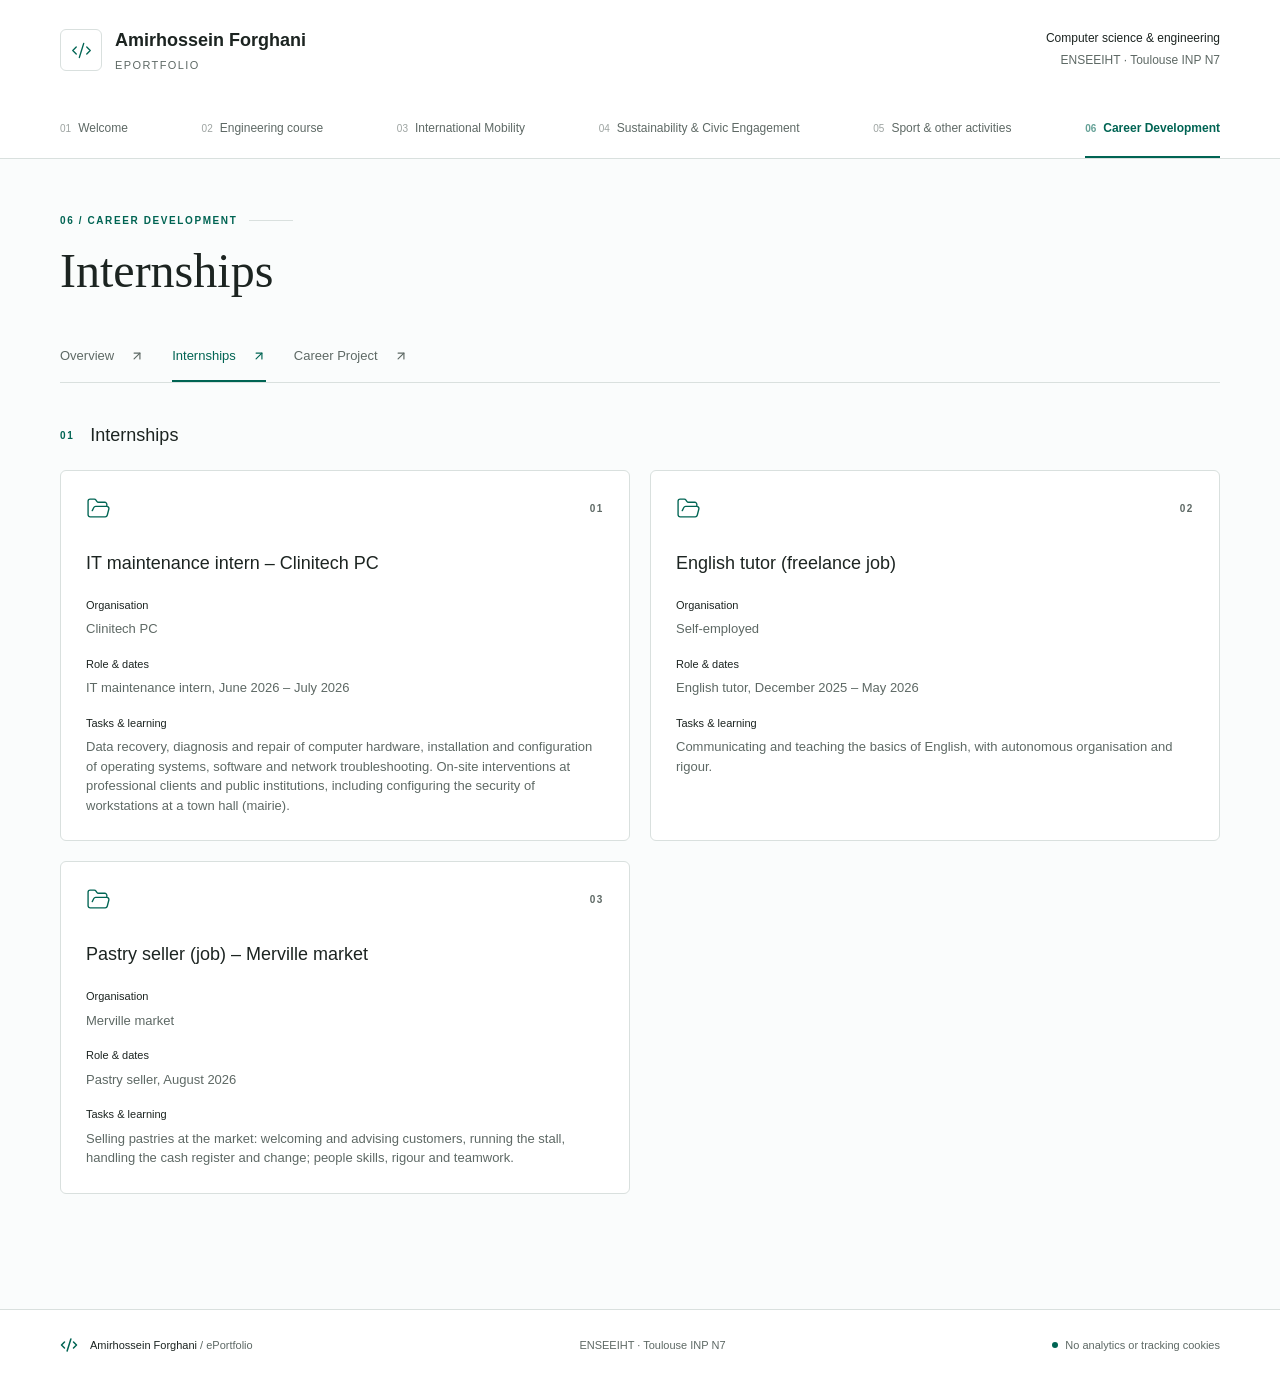
==== commit 89a59182: "version3" ====
--- a/career-internships.html
+++ b/career-internships.html
@@ -196,9 +196,6 @@
                     </dd>
                   </div>
                 </dl>
-                <div class="mt-5 pt-4 border-t border-border text-sm text-muted-foreground">
-                  [Your files or links here]
-                </div>
               </article>
               <article class="portfolio-card">
                 <div class="flex justify-between items-center mb-7">
@@ -238,9 +235,6 @@
                     </dd>
                   </div>
                 </dl>
-                <div class="mt-5 pt-4 border-t border-border text-sm text-muted-foreground">
-                  [Your files or links here]
-                </div>
               </article>
               <article class="portfolio-card">
                 <div class="flex justify-between items-center mb-7">
@@ -281,9 +275,6 @@
                     </dd>
                   </div>
                 </dl>
-                <div class="mt-5 pt-4 border-t border-border text-sm text-muted-foreground">
-                  [Your files or links here]
-                </div>
               </article>
             </div>
           </section>
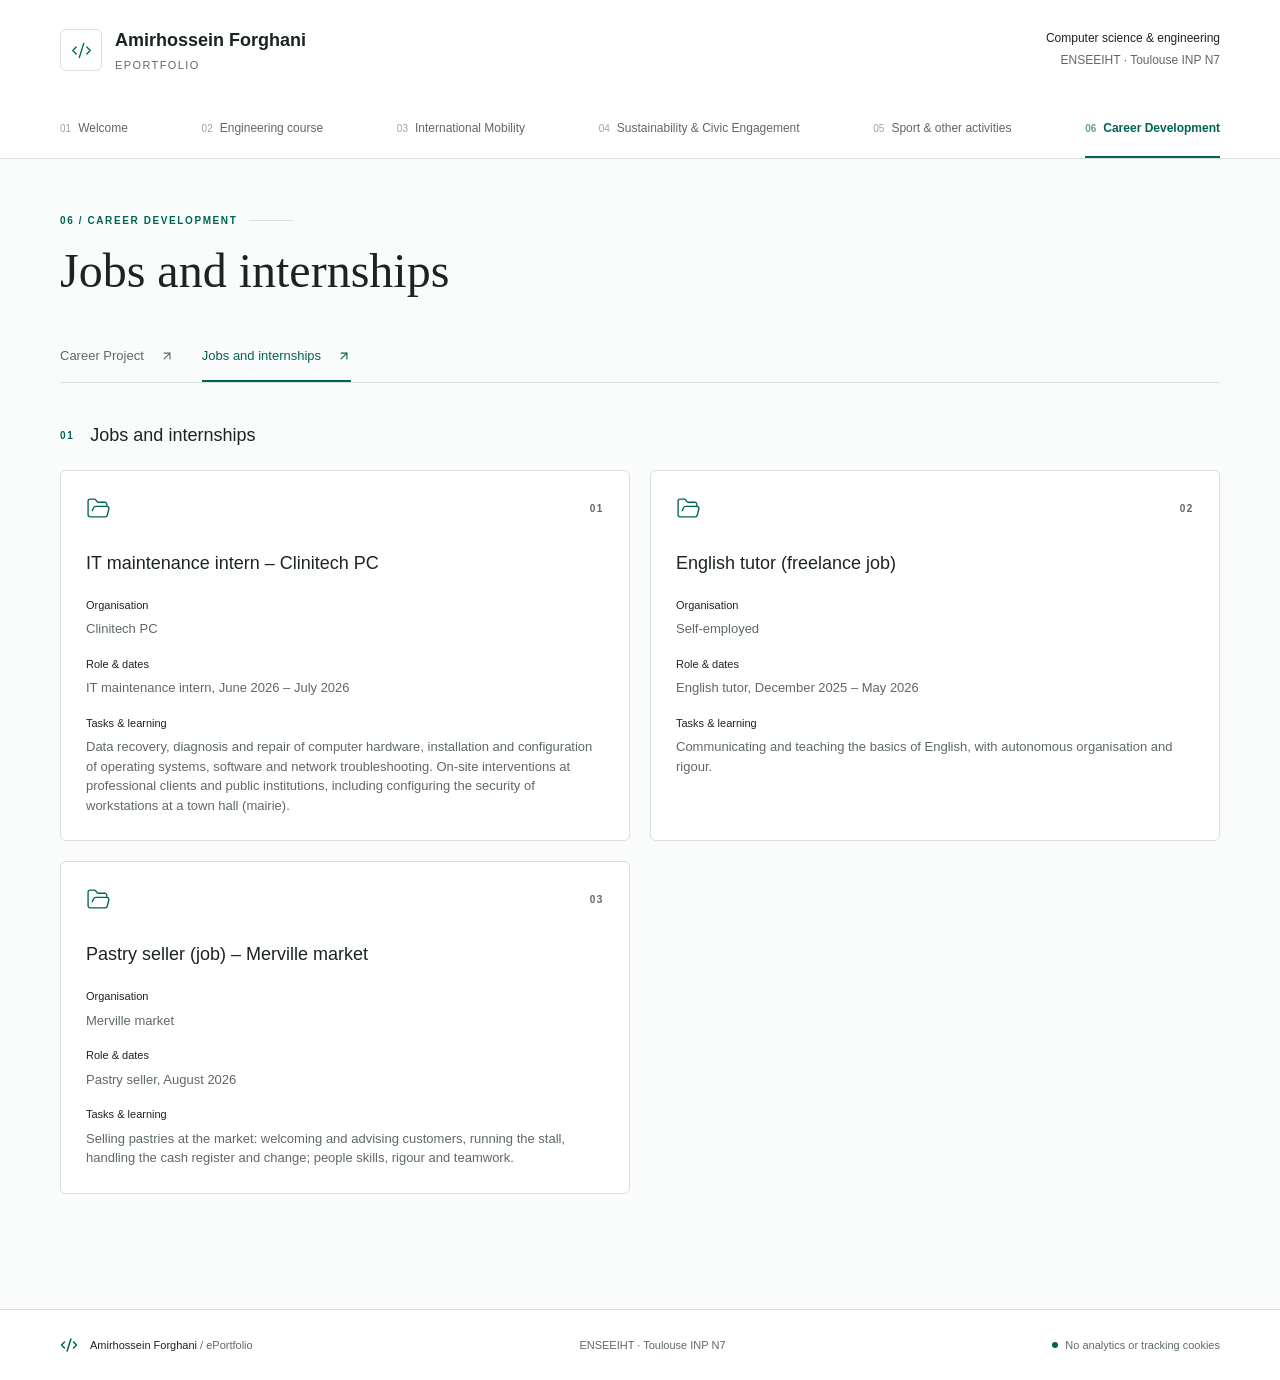
==== commit cdc8d872: "version 5" ====
--- a/career-internships.html
+++ b/career-internships.html
@@ -4,15 +4,15 @@
     <meta charset="utf-8" />
     <meta name="viewport" content="width=device-width, initial-scale=1" />
     <link rel="stylesheet" href="styles.css" />
-    <title>Internships | Student ePortfolio · ENSEEIHT</title>
+    <title>Jobs and internships | Student ePortfolio · ENSEEIHT</title>
     <meta
       name="description"
-      content="Internships in a student ePortfolio at ENSEEIHT, Toulouse INP N7."
+      content="Jobs and internships in a student ePortfolio at ENSEEIHT, Toulouse INP N7."
     />
-    <meta property="og:title" content="Internships | Student ePortfolio" />
+    <meta property="og:title" content="Jobs and internships | Student ePortfolio" />
     <meta
       property="og:description"
-      content="Internships in a student ePortfolio at ENSEEIHT, Toulouse INP N7."
+      content="Jobs and internships in a student ePortfolio at ENSEEIHT, Toulouse INP N7."
     />
     <meta property="og:type" content="website" />
     <meta name="twitter:card" content="summary" />
@@ -92,46 +92,10 @@
             <span class="eyebrow text-primary">06 / Career Development</span
             ><span class="heading-line"></span>
           </div>
-          <h1>Internships</h1>
+          <h1>Jobs and internships</h1>
         </div>
         <nav class="sub-nav" aria-label="Section navigation">
           <a href="career.html"
-            >Overview<svg
-              xmlns="http://www.w3.org/2000/svg"
-              width="14"
-              height="14"
-              viewBox="0 0 24 24"
-              fill="none"
-              stroke="currentColor"
-              stroke-width="2"
-              stroke-linecap="round"
-              stroke-linejoin="round"
-              class="lucide lucide-arrow-up-right"
-              aria-hidden="true"
-            >
-              <path d="M7 7h10v10"></path>
-              <path d="M7 17 17 7"></path></svg></a
-          ><a
-            class="is-active"
-            href="career-internships.html"
-            data-status="active"
-            aria-current="page"
-            >Internships<svg
-              xmlns="http://www.w3.org/2000/svg"
-              width="14"
-              height="14"
-              viewBox="0 0 24 24"
-              fill="none"
-              stroke="currentColor"
-              stroke-width="2"
-              stroke-linecap="round"
-              stroke-linejoin="round"
-              class="lucide lucide-arrow-up-right"
-              aria-hidden="true"
-            >
-              <path d="M7 7h10v10"></path>
-              <path d="M7 17 17 7"></path></svg></a
-          ><a href="career-project.html"
             >Career Project<svg
               xmlns="http://www.w3.org/2000/svg"
               width="14"
@@ -146,6 +110,26 @@
               aria-hidden="true"
             >
               <path d="M7 7h10v10"></path>
+              <path d="M7 17 17 7"></path></svg></a
+          ><a
+            class="is-active"
+            href="career-internships.html"
+            data-status="active"
+            aria-current="page"
+            >Jobs and internships<svg
+              xmlns="http://www.w3.org/2000/svg"
+              width="14"
+              height="14"
+              viewBox="0 0 24 24"
+              fill="none"
+              stroke="currentColor"
+              stroke-width="2"
+              stroke-linecap="round"
+              stroke-linejoin="round"
+              class="lucide lucide-arrow-up-right"
+              aria-hidden="true"
+            >
+              <path d="M7 7h10v10"></path>
               <path d="M7 17 17 7"></path></svg
           ></a>
         </nav>
@@ -153,7 +137,7 @@
           <section class="content-section">
             <div class="section-heading">
               <span class="eyebrow text-primary">01</span>
-              <h2 class="section-title">Internships</h2>
+              <h2 class="section-title">Jobs and internships</h2>
             </div>
             <div class="grid gap-5 md:grid-cols-2">
               <article class="portfolio-card">
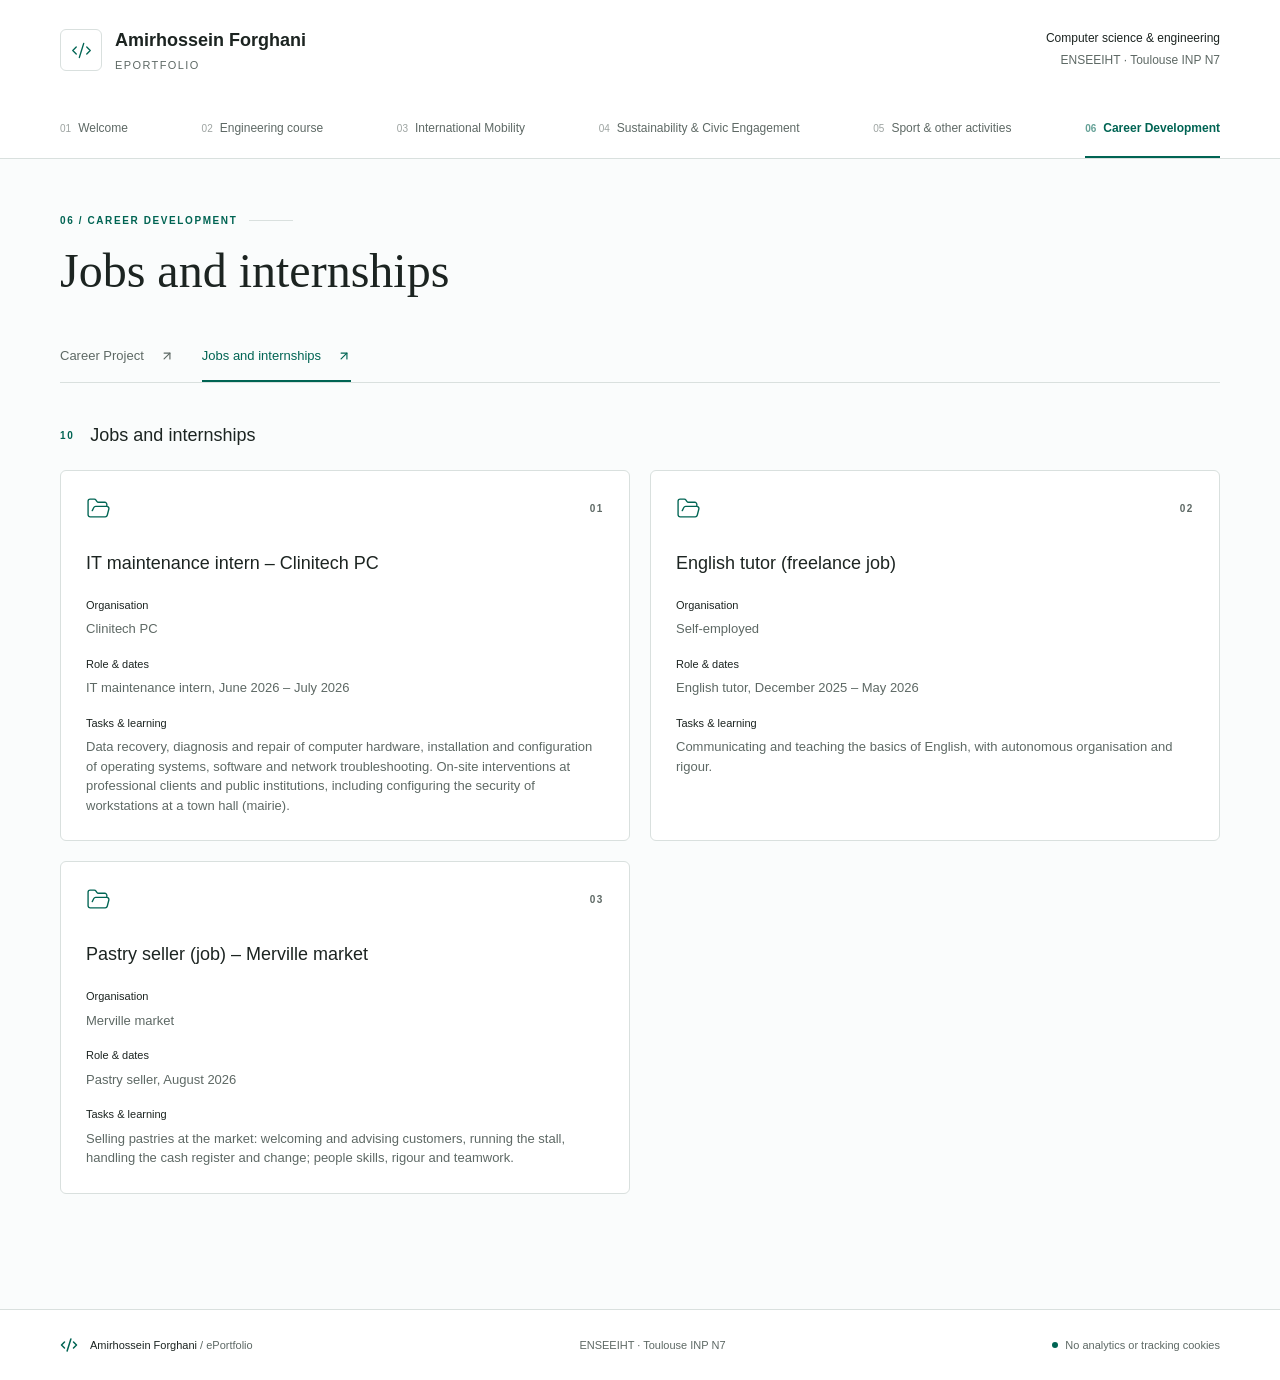
==== commit 6767df6f: "version6 modifications" ====
--- a/career-internships.html
+++ b/career-internships.html
@@ -136,7 +136,7 @@
         <div class="page-content">
           <section class="content-section">
             <div class="section-heading">
-              <span class="eyebrow text-primary">01</span>
+              <span class="eyebrow text-primary">10</span>
               <h2 class="section-title">Jobs and internships</h2>
             </div>
             <div class="grid gap-5 md:grid-cols-2">
